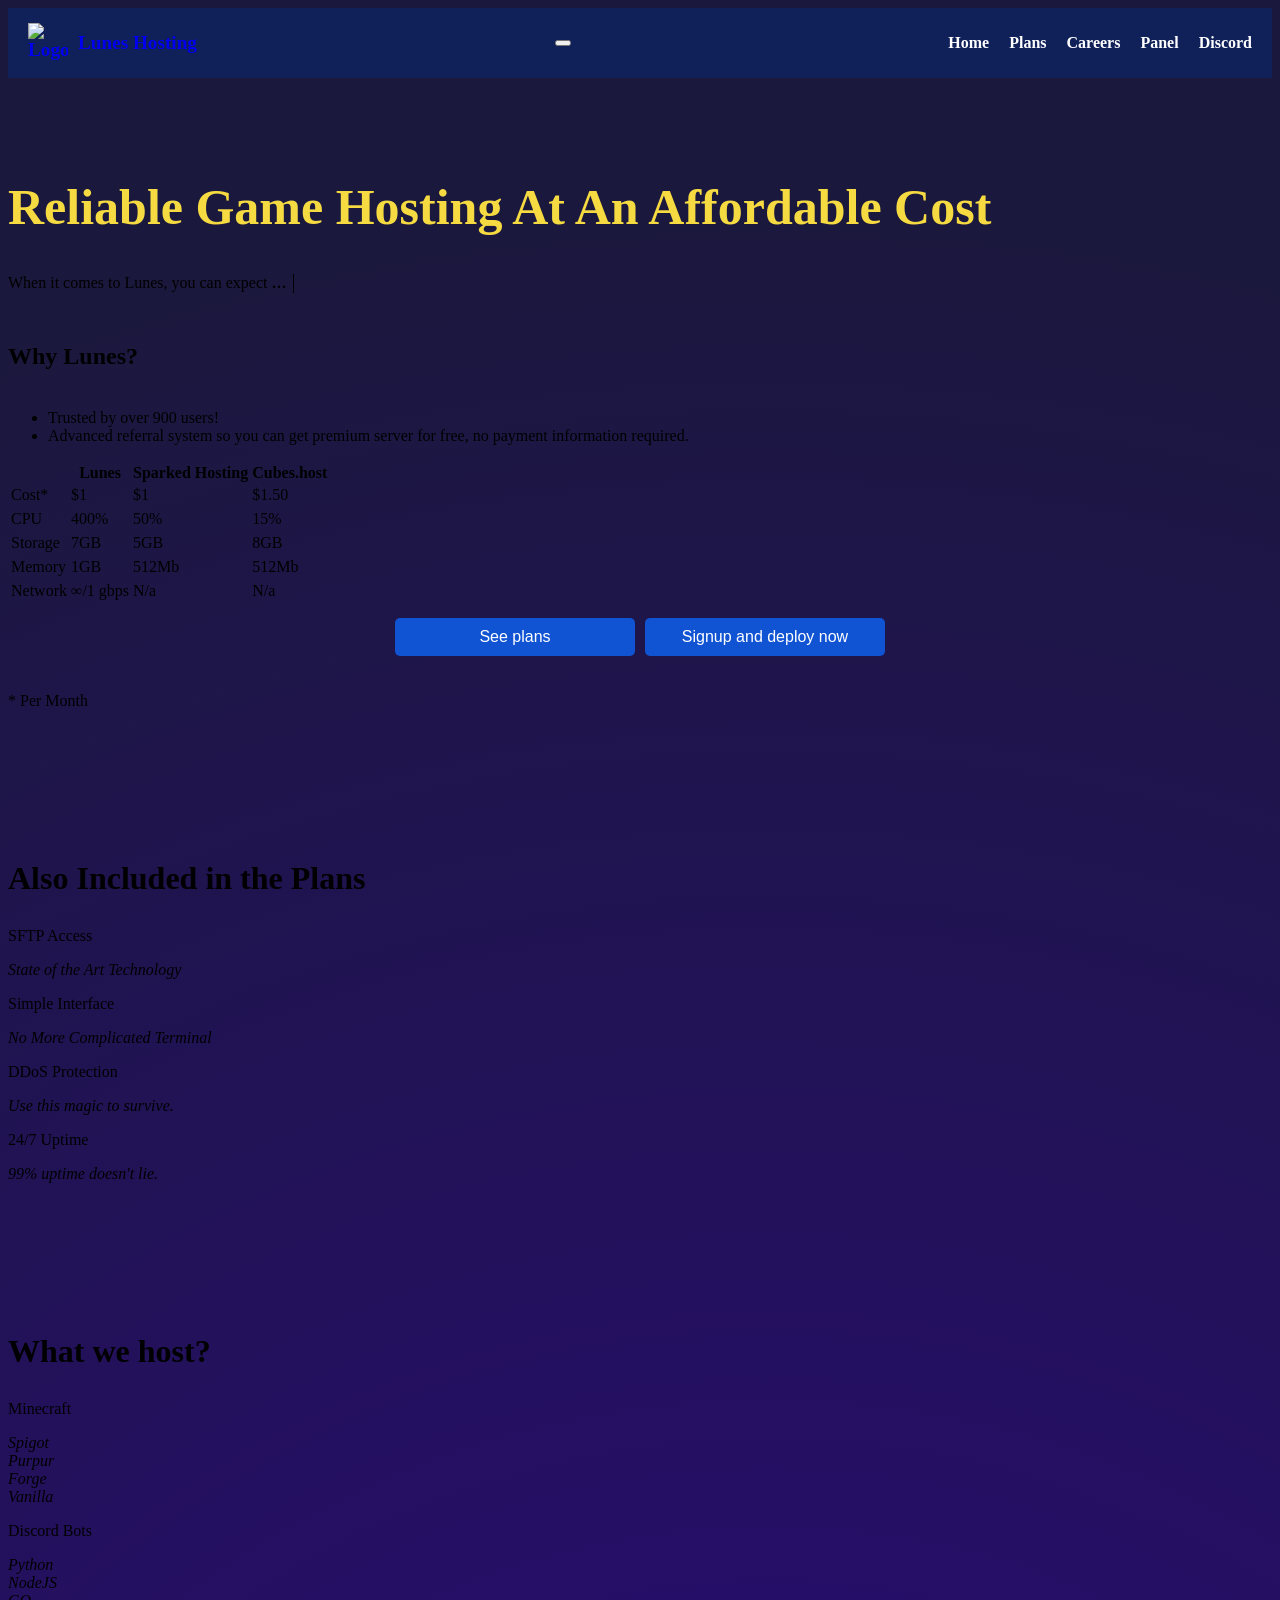
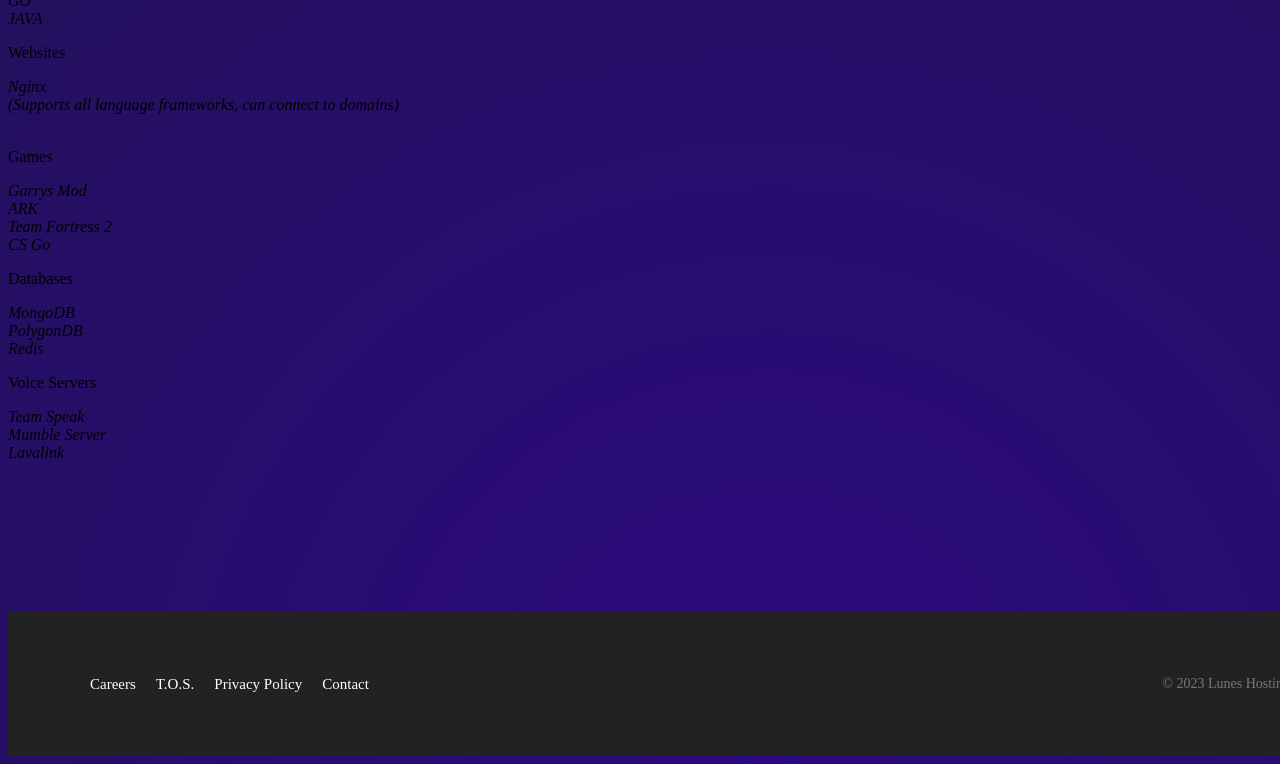
==== index.html @ 2f48ac41 "Merge fa1735124ebcd2349d09a832c7a0daf311146ec5 into 987d7b295832514adb8bae0fbd6915288fed29e2" ====
<!DOCTYPE html>
<html lang="en">
  <head>
    <script>
      !function (w, d, t) {
        w.TiktokAnalyticsObject = t; var ttq = w[t] = w[t] || []; ttq.methods = ["page", "track", "identify", "instances", "debug", "on", "off", "once", "ready", "alias", "group", "enableCookie", "disableCookie"], ttq.setAndDefer = function (t, e) { t[e] = function () { t.push([e].concat(Array.prototype.slice.call(arguments, 0))) } }; for (var i = 0; i < ttq.methods.length; i++)ttq.setAndDefer(ttq, ttq.methods[i]); ttq.instance = function (t) { for (var e = ttq._i[t] || [], n = 0; n < ttq.methods.length; n++)ttq.setAndDefer(e, ttq.methods[n]); return e }, ttq.load = function (e, n) { var i = "https://analytics.tiktok.com/i18n/pixel/events.js"; ttq._i = ttq._i || {}, ttq._i[e] = [], ttq._i[e]._u = i, ttq._t = ttq._t || {}, ttq._t[e] = +new Date, ttq._o = ttq._o || {}, ttq._o[e] = n || {}; var o = document.createElement("script"); o.type = "text/javascript", o.async = !0, o.src = i + "?sdkid=" + e + "&lib=" + t; var a = document.getElementsByTagName("script")[0]; a.parentNode.insertBefore(o, a) };

        ttq.load('CHLCNERC77U0O25EHLAG');
        ttq.page();
      }(window, document, 'ttq');
    </script>
      <!-- Google tag (gtag.js) -->
      <!-- <script async src="https://www.googletagmanager.com/gtag/js?id=G-R675TNNF8N">
    </script> -->
    <script>
      window.dataLayer = window.dataLayer || [];
      function gtag() { dataLayer.push(arguments); }
      gtag('js', new Date());

      gtag('config', 'G-R675TNNF8N');
    </script>
    <meta charset="utf-8">
    <meta name="viewport" content="width=device-width, initial-scale=1.0, shrink-to-fit=no">
    <meta name="viewport" content="initial-scale=1, maximum-scale=1">
    <title>Lunes Hosting</title>
    <link rel="shortcut icon" href="assets/img/favicon-32x32.png" type="image/x-icon">
    <script src="https://code.jquery.com/jquery-3.6.0.min.js"></script>
    <script src="javascript/menu-mobile.js"></script>
    <link rel="stylesheet" href="css/styles.css">
    <link rel="stylesheet" href="css/config.css">
    <link rel="stylesheet" href="css/plans.css">
    <link rel="stylesheet" href="css/mobile-menu.css">
    <link rel="stylesheet" href="assets/bootstrap/css/bootstrap.min.css">
    <link rel="stylesheet" href="assets/fonts/fontawesome-all.min.css">
    <link rel="stylesheet" href="assets/fonts/font-awesome.min.css">
    <link rel="stylesheet" href="assets/fonts/fontawesome5-overrides.min.css">
    <link rel="stylesheet" href="https://cdnjs.cloudflare.com/ajax/libs/animate.css/3.5.2/animate.min.css">
    <link rel="stylesheet" href="https://cdnjs.cloudflare.com/ajax/libs/aos/2.3.4/aos.css">
    <meta property="og:title" content="Lunes Hosting" />
    <meta property="og:image" content="https://lunes.host/assets/img/apple-touch-icon.png" />
    <meta property="og:image:alt" content="Lunes Hosting">
    <meta property="og:url" content="https://lunes.host/" />
    <meta property="og:site_name" content="Lunes Hosting" />
    <meta property="og:description" content="Welcome to Lunes Hosting. We are a hosting company that offer quality game hosting at a reliable cost." />
    <meta name="msapplication-TileColor" content="#009afc">
    <meta name="theme-color" content="#009afc">
  </head>

  <body style="background-repeat: no-repeat;">
    <nav>
      <div class="nav-container">
        <a href="index.html" class="logo-link"><img src="assets/img/clipboard-image.png" width="40" height="40" alt="Logo">Lunes Hosting</a>
        <button class="nav-toggle" aria-label="Menu"><span class="hamburger"></span></button>
        <div class="nav-links-container">
          <ul class="nav-links">
            <li>
              <a href="index.html">Home</a>
            </li>
            <li>
              <a href="plans.html">Plans</a>
            </li>
            <li>
              <a href="careers.html">Careers</a>
            </li>
            <li>
              <a href="https://betadash.lunes.host">Panel</a>
            </li>
            <li>
              <a class="discord-button" href="https://discord.gg/qqKdeNEnV4">Discord</a>
            </li>
          </ul>
        </div>
      </div>
    </nav>

    <div class="container">
      <div class="section-content">
        <div class="content">
          <h1 class="title animated flash">Reliable Game Hosting At An Affordable Cost</h1>
          <p class="subtitle animated flash">When it comes to Lunes, you can expect <span class="txt-anim" is="type-async" id="type-text">...</span><span class="bkg-cursor"> |</span></p>
        </div>
      </div>
      <div class="container why-lunes-section" data-aos="fade-up">
        <h2>Why Lunes?</h2>
          <ul>
            <li>Trusted by over 900 users!</li>
            <li>Advanced referral system so you can get premium server for free, no payment information required.</li>
          </ul>
        <div class="table-responsive">
          <table class="table">
            <thead>
              <tr>
                <th></th>
                <th>Lunes</th>
                <th>Sparked Hosting</th>
                <th>Cubes.host</th>
              </tr>
            </thead>
            <tbody>
              <tr>
                <td>Cost*</td>
                <td>$1</td>
                <td>$1</td>
                <td>$1.50</td>
              </tr>
              <tr></tr>
              <tr>
                <td>CPU</td>
                <td>400%</td>
                <td>50%</td>
                <td>15%</td>
              </tr>
              <tr></tr>
              <tr>
                <td>Storage</td>
                <td>7GB</td>
                <td>5GB</td>
                <td>8GB</td>
              </tr>
              <tr></tr>
              <tr>
                <td>Memory</td>
                <td>1GB</td>
                <td>512Mb</td>
                <td>512Mb</td>
              </tr>
              <tr></tr>
              <tr>
                <td>Network</td>
                <td>∞/1 gbps</td>
                <td>N/a</td>
                <td>N/a</td>
              </tr>
            </tbody>
          </table>
          <div class="btn-table">
            <button onclick="window.location.href='https://lunes.host/plans';">See plans</button>
            <button id="signupButton" onclick="window.location.href='https://betadash.lunes.host/';">
              <span class="desktop-text">Signup and deploy now</span>
              <span class="mobile-text">Signup and deploy</span>
            </button>
          </div>
          <div class="per-month">
            <p>* Per Month</p>
          </div>
        </div>
      </div>
    </div>

    <h1 class="sub-title">Also Included in the Plans</h1>
    <div class="container">
      <div class="row">
        <div class="col-sm-6 col-md-4 col-xxl-4">
          <div class="border rounded border-0">
            <p class="title-box">SFTP Access</p>
            <p class="features"><em>State of the Art Technology</em></p>
          </div>
        </div>
        <div class="col-sm-6 col-md-4 col-xxl-4">
          <div class="border rounded border-0">
            <p class="title-box">Simple Interface</p>
            <p class="features"><em>No More Complicated Terminal</em></p>
          </div>
        </div>
      </div>
      <div class="row">
        <div class="col-sm-6 col-md-4 col-xxl-4">
          <div class="border rounded border-0">
            <p class="title-box">DDoS Protection</p>
            <p class="features"><em>Use this magic to survive.</em></p>
          </div>
        </div>
        <div class="col-sm-6 col-md-4 col-xxl-4">
          <div class="border rounded border-0">
            <p class="title-box">24/7 Uptime</p>
            <p class="features"><em>99% uptime doesn't lie.</em></p>
          </div>
        </div>
      </div>
    </div>

    <h1 class="sub-title">What we host?</h1>
    <div class="container">
      <div class="row">
        <div class="col-sm-6 col-md-4 col-xxl-4">
          <div class="border rounded border-0">
            <p class="title-box">Minecraft</p>
            <p class="features">
              <em>Spigot</em><br>
              <em>Purpur</em><br>
              <em>Forge</em><br>
              <em>Vanilla</em><br>
            </p>
          </div>
        </div>
        <div class="col-sm-6 col-md-4 col-xxl-4">
          <div class="border rounded border-0">
            <p class="title-box">Discord Bots</p>
            <p class="features">
              <em>Python</em><br>
              <em>NodeJS</em><br>
              <em>GO</em><br>
              <em>JAVA</em><br>
            </p>
          </div>
        </div>
      </div>
      <div class="row">
        <div class="col-sm-6 col-md-4 col-xxl-4">
          <div class="border rounded border-0">
            <p class="title-box">Websites</p>
            <p class="features">
              <em>Nginx</em><br>
              <em>(Supports all language frameworks, can connect to domains)</em><br>
              <em></em><br>
            </p>
          </div>
        </div>
        <div class="col-sm-6 col-md-4 col-xxl-4">
          <div class="border rounded border-0">
            <p class="title-box">Games</p>
            <p class="features">
              <em>Garrys Mod</em><br>
              <em>ARK</em><br>
              <em>Team Fortress 2</em><br>
              <em>CS Go</em><br>
            </p>
          </div>
        </div>
      </div>
      <div class="row">
        <div class="col-sm-6 col-md-4 col-xxl-4">
          <div class="border rounded border-0">
            <p class="title-box">Databases</p>
            <p class="features">
              <em>MongoDB</em><br>
              <em>PolygonDB</em><br>
              <em>Redis</em><br>
            </p>
          </div>
        </div>
        <div class="col-sm-6 col-md-4 col-xxl-4">
          <div class="border rounded border-0">
            <p class="title-box">Voice Servers</p>
            <p class="features">
              <em>Team Speak</em><br>
              <em>Mumble Server</em><br>
              <em>Lavalink</em><br>
            </p>
          </div>
        </div>
      </div>
    </div>

    <footer>
      <div class="footer-container">
        <ul class="footer-links">
          <li><a href="careers.html">Careers</a></li>
          <li><a href="tos.html">T.O.S.</a></li>
          <li><a href="privacy-policy.html">Privacy Policy</a></li>
          <li><a href="mailto:owner@lunes.host">Contact</a></li>
        </ul>
        <p class="text-muted">© 2023 Lunes Hosting</p>
      </div>
    </footer>

    <script src="https://code.jquery.com/jquery-3.6.0.min.js"></script>
    <script src="assets/bootstrap/js/bootstrap.min.js"></script>
    <script src="assets/js/bs-init.js"></script>
    <script src="https://cdnjs.cloudflare.com/ajax/libs/aos/2.3.4/aos.js"></script>
    <script src="https://cdnjs.cloudflare.com/ajax/libs/slick-carousel/1.6.0/slick.js"></script>
    <script async src="https://pagead2.googlesyndication.com/pagead/js/adsbygoogle.js?client=ca-pub-6122367965027230" crossorigin="anonymous"></script>
    <script src="javascript/effect.js"></script>
    <script src="javascript/mobile.js"></script>
  </body>
</html>
---- css/styles.css ----
/*
  *
  *
  * CSS for the page Index.html.
  * U can change this page as u wish. Do not change the @media which manages the mobile version, if u are not very 
  * good in Responsive, contact the developer.
  *
  *
  */



  /* Scrollbar width */
  ::-webkit-scrollbar {
    width: 10px;
  }

  /* Scrollbar background color */
  ::-webkit-scrollbar-track {
    background-color: #2d3791;
  }

  /* Scroll bar handle color */
  ::-webkit-scrollbar-thumb {
    background-color: #3949da;
    border-radius: 5px;
  }

  /* Hover effect on scroll bar handle */
  ::-webkit-scrollbar-thumb:hover {
    background-color: #555;
  }

  body {
    background: radial-gradient(circle, rgb(44, 9, 127) 0%, rgb(27, 24, 61) 87%);
    animation: gradient 15s ease infinite;
    background-size: 120% 200%;
  }

  @keyframes gradient {
    0% {
      background-position: 0% 50%;
    }
    50% {
      background-position: 100% 50%;
    }
    100% {
      background-position: 0% 50%;
    }
  }

  nav {
    background-color: rgba(0, 49, 134, 0.4);
    color: #fff;
    display: flex;
    justify-content: space-between;
    align-items: center;
    height: 70px;
    padding: 0 20px;
  }

  .nav-container {
    display: flex;
    align-items: center;
    justify-content: space-between;
    width: 100%;
  }

  .logo-link {
    display: flex;
    align-items: center;
    text-decoration: none;
    font-size: 1.2rem;
    font-weight: bold;
  }

  .logo-link img {
    margin-right: 10px;
  }

  .nav-links-container {
    display: none;
  }

  .nav-links-container.show {
    display: block;
  }

  .nav-links {
    list-style: none;
    margin: 0;
    padding: 0;
    display: flex;
  }

  .nav-links li {
    margin-left: 20px;
  }

  .nav-links a {
    color: #fff;
    text-decoration: none;
    font-size: 1rem;
    font-weight: bold;
  }

  .nav-links a:hover {
    color: #85b6ff !important;
    position: relative;
  }

  .nav-links a:hover::before {
    content: "";
    position: absolute;
    width: 100%;
    height: 3px;
    bottom: -3px;
    left: 0;
    background-color: #ffffff !important;
    animation: slide-in 0.2s ease-in-out forwards;
  }

  .discord-button {
    color: #ffffff !important;
  }

  @keyframes slide-in {
    0% {
      transform: scaleX(0);
    }
    100% {
      transform: scaleX(1);
    }
  }

  @media (min-width: 768px) {
    .nav-links-container {
      display: block;
    }
  }
  

  /*
  *
  *
  * CONTAINER PAGE
  * U can change this page as u wish. Do not change the @media which manages the mobile version, if u are not very 
  * good in Responsive, contact the developer.
  *
  *
  */


  .container {
    margin-top: 30px;
    margin-bottom: 150px;
  }

  .section-content {
    margin-top: 100px;
  }

  .section-content h1 {
    font-size: 50px;
  }

  .txt-anim {
    font-size: 20px;
  }

  .bkg-cursor {
    font-size: 20px;
    animation: blink 1s infinite;
  }

  @keyframes blink {
    50% {
      opacity: 0;
    }
  }

  .content h1 {
    color: #f5da42;
  }

  @media screen and (max-width: 768px) {
    .section-content h1 {
      font-size: 35px;
    }

    .txt-anim {
      font-size: 14px;
    }

    .section-content p {
      font-size: 11px;
    }
  }

  .why-lunes-section h2 {
    padding: 20px 0px 20px 0px;
  }

  .btn-table {
    display: flex;
    align-items: center;
    justify-content: center;
  }

  .btn-table button {
    background-color: rgb(16, 84, 211);
    color: white;
    width: 15rem;
    border: none;
    padding: 10px 20px;
    font-size: 16px;
    border-radius: 5px;
    cursor: pointer;
    margin-right: 10px;
    margin-top: 15px;
    margin-bottom: 20px;
    transition: all 0.2s ease-in-out;
  }

  @media screen and (max-width: 768px) {
    .desktop-text {
      display: none;
    }
  
    .mobile-text {
      display: inline-block;
    }
  }

  .btn-table button:last-child {
    margin-right: 0;
  }

  .btn-table button:hover {
    transform: translateY(-3px);
    box-shadow: 0px 3px 10px rgba(0, 0, 0, 0.2);
  }

  .btn-table button:active {
    transform: translateY(0px);
    box-shadow: none;
  }


  /*
  *
  *
  * FOOTER PAGE
  *
  *
  */


  footer {
    background-color: #222;
    position: relative;
    left: 0; 
    bottom: 0;
    width: 100%!important;
    width: 100% ;
    padding: 50px;
    font-size: 14px;
  }
  
  .footer-container {
    max-width: 1200px;
    margin: 0 auto;
    display: flex;
    justify-content: space-between;
    align-items: center;
  }
  
  .footer-links {
    list-style: none;
    padding: 0;
    margin: 0;
    display: flex;
  }

  .footer-links a:hover {
    color: #b8b8b8;
  }
  
  .footer-links li {
    margin-right: 20px;
  }

  .footer-links li a {
    color: white;
    text-decoration: none;
    font-size: 15px;
  }
  
  .footer-links li:last-child {
    margin-right: 0;
  }
  
  .text-muted {
    color: #777;
  }
  
  @media screen and (max-width: 768px) {
    .footer-container {
      flex-direction: column;
      align-items: flex-start;
    }
    
    .footer-links {
      margin-top: 20px;
    }
    
    .footer-links li {
      margin-right: 0;
      margin-bottom: 10px;
      margin-left: 10px;
    }
    
    .text-muted {
      margin-top: 20px;
      margin-left: 10px;
    }

    table {
      font-size: 12px;
    }

    .why-lunes-section li {
      font-size: 13px;
    }

    .btn-table button {
      font-size: 12px;
    }

    .per-month p {
      font-size: 12px;
    }

    .footer-links li a {
      font-size: 13px;
    }

    .text-muted {
      font-size: 13px;
    }
  }
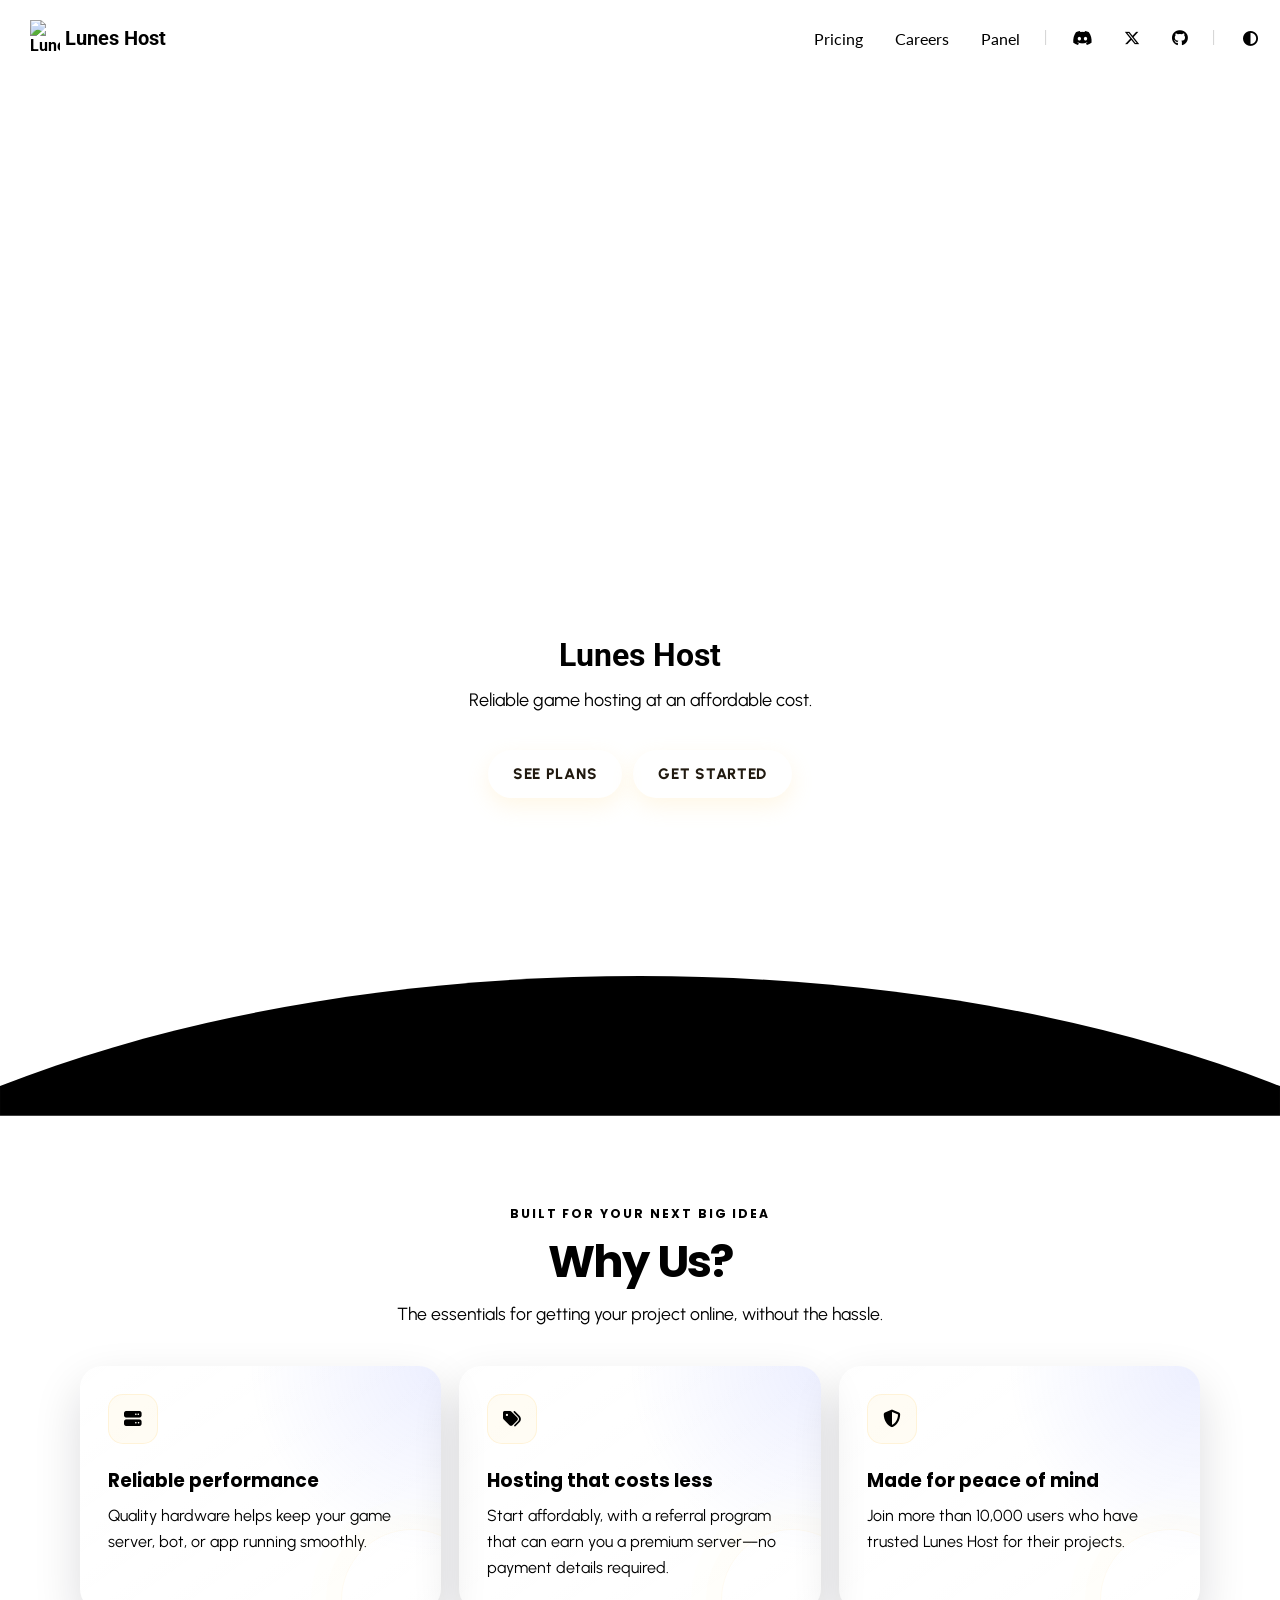
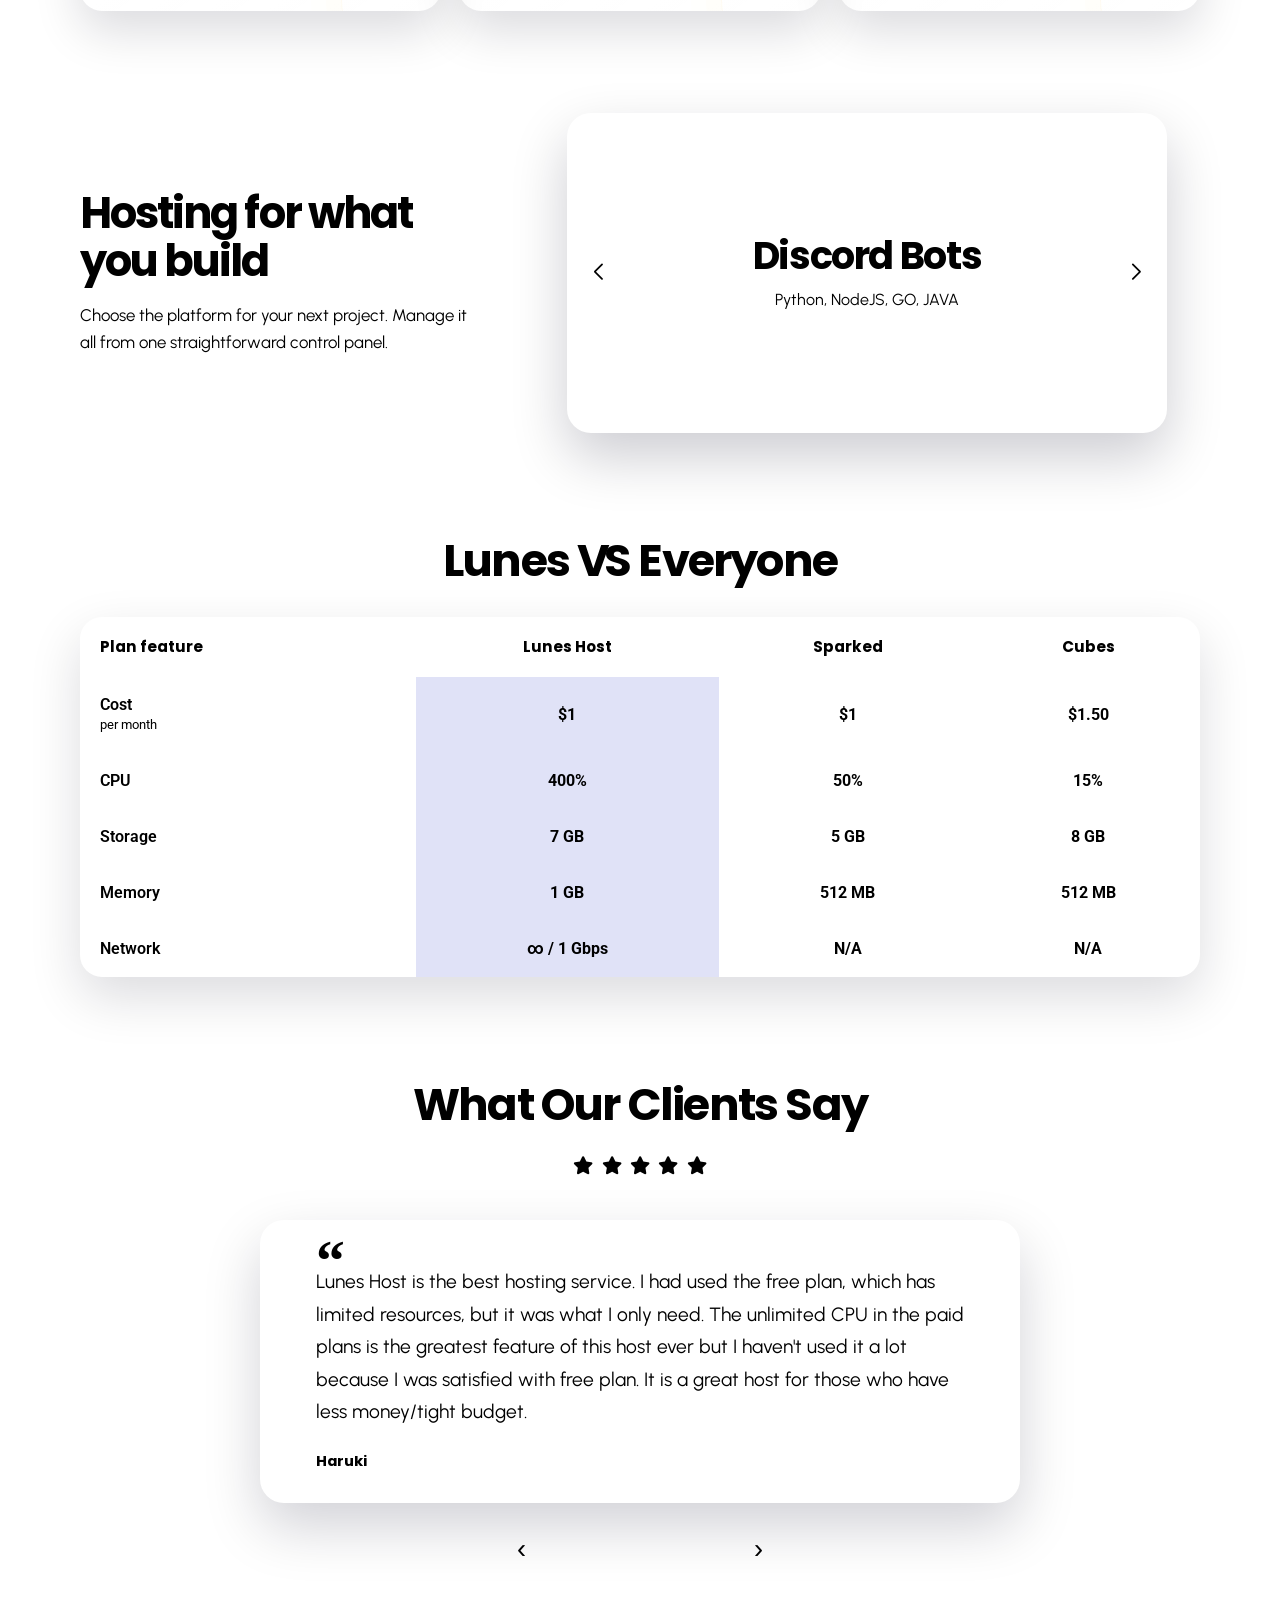
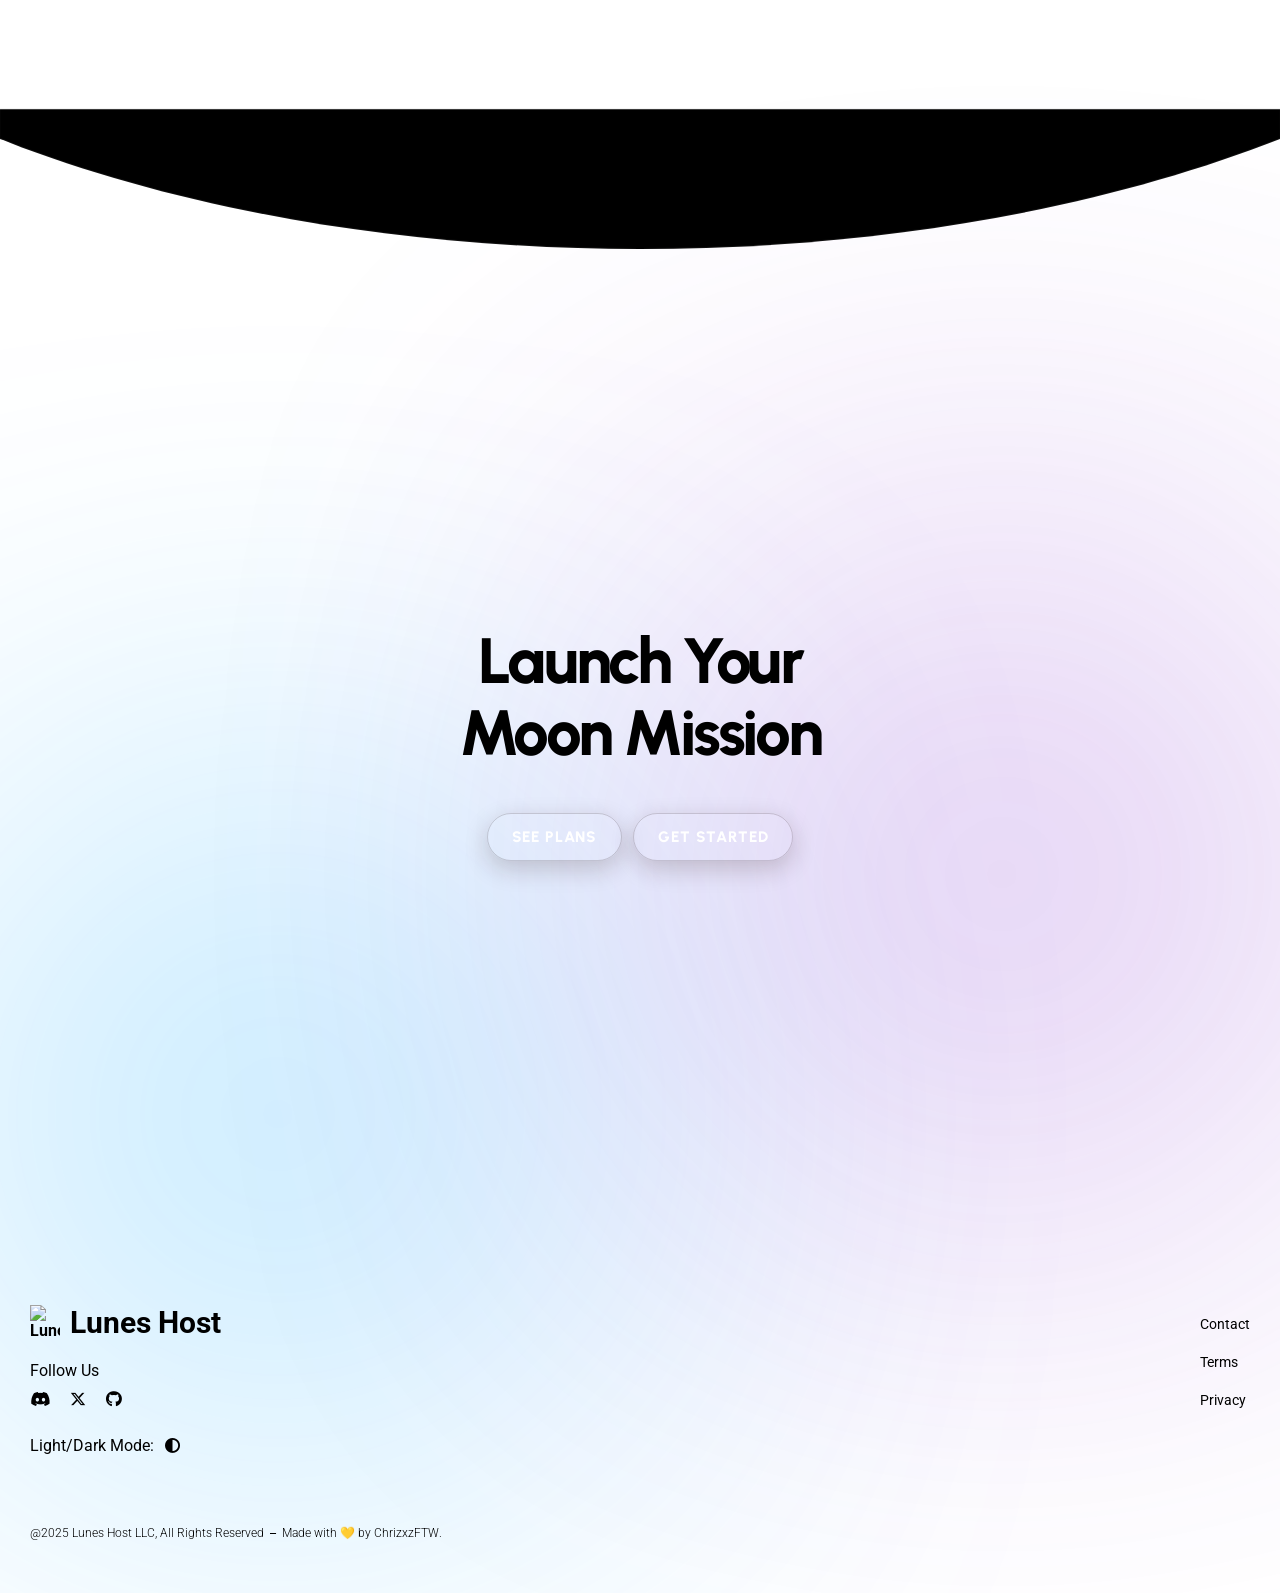
==== commit 6e5bf234: "Mad Re-design of front page" ====
--- a/index.html
+++ b/index.html
@@ -1,276 +1,561 @@
-<!DOCTYPE html>
-<html lang="en">
-  <head>
-    <script>
-      !function (w, d, t) {
-        w.TiktokAnalyticsObject = t; var ttq = w[t] = w[t] || []; ttq.methods = ["page", "track", "identify", "instances", "debug", "on", "off", "once", "ready", "alias", "group", "enableCookie", "disableCookie"], ttq.setAndDefer = function (t, e) { t[e] = function () { t.push([e].concat(Array.prototype.slice.call(arguments, 0))) } }; for (var i = 0; i < ttq.methods.length; i++)ttq.setAndDefer(ttq, ttq.methods[i]); ttq.instance = function (t) { for (var e = ttq._i[t] || [], n = 0; n < ttq.methods.length; n++)ttq.setAndDefer(e, ttq.methods[n]); return e }, ttq.load = function (e, n) { var i = "https://analytics.tiktok.com/i18n/pixel/events.js"; ttq._i = ttq._i || {}, ttq._i[e] = [], ttq._i[e]._u = i, ttq._t = ttq._t || {}, ttq._t[e] = +new Date, ttq._o = ttq._o || {}, ttq._o[e] = n || {}; var o = document.createElement("script"); o.type = "text/javascript", o.async = !0, o.src = i + "?sdkid=" + e + "&lib=" + t; var a = document.getElementsByTagName("script")[0]; a.parentNode.insertBefore(o, a) };
-
-        ttq.load('CHLCNERC77U0O25EHLAG');
-        ttq.page();
-      }(window, document, 'ttq');
-    </script>
-      <!-- Google tag (gtag.js) -->
-      <!-- <script async src="https://www.googletagmanager.com/gtag/js?id=G-R675TNNF8N">
-    </script> -->
-    <script>
-      window.dataLayer = window.dataLayer || [];
-      function gtag() { dataLayer.push(arguments); }
-      gtag('js', new Date());
-
-      gtag('config', 'G-R675TNNF8N');
-    </script>
-    <meta charset="utf-8">
-    <meta name="viewport" content="width=device-width, initial-scale=1.0, shrink-to-fit=no">
-    <meta name="viewport" content="initial-scale=1, maximum-scale=1">
-    <title>Lunes Hosting</title>
-    <link rel="shortcut icon" href="assets/img/favicon-32x32.png" type="image/x-icon">
-    <script src="https://code.jquery.com/jquery-3.6.0.min.js"></script>
-    <script src="javascript/menu-mobile.js"></script>
-    <link rel="stylesheet" href="css/styles.css">
-    <link rel="stylesheet" href="css/config.css">
-    <link rel="stylesheet" href="css/plans.css">
-    <link rel="stylesheet" href="css/mobile-menu.css">
-    <link rel="stylesheet" href="assets/bootstrap/css/bootstrap.min.css">
-    <link rel="stylesheet" href="assets/fonts/fontawesome-all.min.css">
-    <link rel="stylesheet" href="assets/fonts/font-awesome.min.css">
-    <link rel="stylesheet" href="assets/fonts/fontawesome5-overrides.min.css">
-    <link rel="stylesheet" href="https://cdnjs.cloudflare.com/ajax/libs/animate.css/3.5.2/animate.min.css">
-    <link rel="stylesheet" href="https://cdnjs.cloudflare.com/ajax/libs/aos/2.3.4/aos.css">
-    <meta property="og:title" content="Lunes Hosting" />
-    <meta property="og:image" content="https://lunes.host/assets/img/apple-touch-icon.png" />
-    <meta property="og:image:alt" content="Lunes Hosting">
-    <meta property="og:url" content="https://lunes.host/" />
-    <meta property="og:site_name" content="Lunes Hosting" />
-    <meta property="og:description" content="Welcome to Lunes Hosting. We are a hosting company that offer quality game hosting at a reliable cost." />
-    <meta name="msapplication-TileColor" content="#009afc">
-    <meta name="theme-color" content="#009afc">
-  </head>
-
-  <body style="background-repeat: no-repeat;">
-    <nav>
-      <div class="nav-container">
-        <a href="index.html" class="logo-link"><img src="assets/img/clipboard-image.png" width="40" height="40" alt="Logo">Lunes Hosting</a>
-        <button class="nav-toggle" aria-label="Menu"><span class="hamburger"></span></button>
-        <div class="nav-links-container">
-          <ul class="nav-links">
-            <li>
-              <a href="index.html">Home</a>
-            </li>
-            <li>
-              <a href="plans.html">Plans</a>
-            </li>
-            <li>
-              <a href="careers.html">Careers</a>
-            </li>
-            <li>
-              <a href="https://betadash.lunes.host">Panel</a>
-            </li>
-            <li>
-              <a class="discord-button" href="https://discord.gg/qqKdeNEnV4">Discord</a>
-            </li>
-          </ul>
-        </div>
-      </div>
-    </nav>
-
-    <div class="container">
-      <div class="section-content">
-        <div class="content">
-          <h1 class="title animated flash">Reliable Game Hosting At An Affordable Cost</h1>
-          <p class="subtitle animated flash">When it comes to Lunes, you can expect <span class="txt-anim" is="type-async" id="type-text">...</span><span class="bkg-cursor"> |</span></p>
-        </div>
-      </div>
-      <div class="container why-lunes-section" data-aos="fade-up">
-        <h2>Why Lunes?</h2>
-          <ul>
-            <li>Trusted by over 900 users!</li>
-            <li>Advanced referral system so you can get premium server for free, no payment information required.</li>
-          </ul>
-        <div class="table-responsive">
-          <table class="table">
-            <thead>
-              <tr>
-                <th></th>
-                <th>Lunes</th>
-                <th>Sparked Hosting</th>
-                <th>Cubes.host</th>
-              </tr>
-            </thead>
-            <tbody>
-              <tr>
-                <td>Cost*</td>
-                <td>$1</td>
-                <td>$1</td>
-                <td>$1.50</td>
-              </tr>
-              <tr></tr>
-              <tr>
-                <td>CPU</td>
-                <td>400%</td>
-                <td>50%</td>
-                <td>15%</td>
-              </tr>
-              <tr></tr>
-              <tr>
-                <td>Storage</td>
-                <td>7GB</td>
-                <td>5GB</td>
-                <td>8GB</td>
-              </tr>
-              <tr></tr>
-              <tr>
-                <td>Memory</td>
-                <td>1GB</td>
-                <td>512Mb</td>
-                <td>512Mb</td>
-              </tr>
-              <tr></tr>
-              <tr>
-                <td>Network</td>
-                <td>∞/1 gbps</td>
-                <td>N/a</td>
-                <td>N/a</td>
-              </tr>
-            </tbody>
-          </table>
-          <div class="btn-table">
-            <button onclick="window.location.href='https://lunes.host/plans';">See plans</button>
-            <button id="signupButton" onclick="window.location.href='https://betadash.lunes.host/';">
-              <span class="desktop-text">Signup and deploy now</span>
-              <span class="mobile-text">Signup and deploy</span>
-            </button>
-          </div>
-          <div class="per-month">
-            <p>* Per Month</p>
-          </div>
-        </div>
-      </div>
-    </div>
-
-    <h1 class="sub-title">Also Included in the Plans</h1>
-    <div class="container">
-      <div class="row">
-        <div class="col-sm-6 col-md-4 col-xxl-4">
-          <div class="border rounded border-0">
-            <p class="title-box">SFTP Access</p>
-            <p class="features"><em>State of the Art Technology</em></p>
-          </div>
-        </div>
-        <div class="col-sm-6 col-md-4 col-xxl-4">
-          <div class="border rounded border-0">
-            <p class="title-box">Simple Interface</p>
-            <p class="features"><em>No More Complicated Terminal</em></p>
-          </div>
-        </div>
-      </div>
-      <div class="row">
-        <div class="col-sm-6 col-md-4 col-xxl-4">
-          <div class="border rounded border-0">
-            <p class="title-box">DDoS Protection</p>
-            <p class="features"><em>Use this magic to survive.</em></p>
-          </div>
-        </div>
-        <div class="col-sm-6 col-md-4 col-xxl-4">
-          <div class="border rounded border-0">
-            <p class="title-box">24/7 Uptime</p>
-            <p class="features"><em>99% uptime doesn't lie.</em></p>
-          </div>
-        </div>
-      </div>
-    </div>
-
-    <h1 class="sub-title">What we host?</h1>
-    <div class="container">
-      <div class="row">
-        <div class="col-sm-6 col-md-4 col-xxl-4">
-          <div class="border rounded border-0">
-            <p class="title-box">Minecraft</p>
-            <p class="features">
-              <em>Spigot</em><br>
-              <em>Purpur</em><br>
-              <em>Forge</em><br>
-              <em>Vanilla</em><br>
-            </p>
-          </div>
-        </div>
-        <div class="col-sm-6 col-md-4 col-xxl-4">
-          <div class="border rounded border-0">
-            <p class="title-box">Discord Bots</p>
-            <p class="features">
-              <em>Python</em><br>
-              <em>NodeJS</em><br>
-              <em>GO</em><br>
-              <em>JAVA</em><br>
-            </p>
-          </div>
-        </div>
-      </div>
-      <div class="row">
-        <div class="col-sm-6 col-md-4 col-xxl-4">
-          <div class="border rounded border-0">
-            <p class="title-box">Websites</p>
-            <p class="features">
-              <em>Nginx</em><br>
-              <em>(Supports all language frameworks, can connect to domains)</em><br>
-              <em></em><br>
-            </p>
-          </div>
-        </div>
-        <div class="col-sm-6 col-md-4 col-xxl-4">
-          <div class="border rounded border-0">
-            <p class="title-box">Games</p>
-            <p class="features">
-              <em>Garrys Mod</em><br>
-              <em>ARK</em><br>
-              <em>Team Fortress 2</em><br>
-              <em>CS Go</em><br>
-            </p>
-          </div>
-        </div>
-      </div>
-      <div class="row">
-        <div class="col-sm-6 col-md-4 col-xxl-4">
-          <div class="border rounded border-0">
-            <p class="title-box">Databases</p>
-            <p class="features">
-              <em>MongoDB</em><br>
-              <em>PolygonDB</em><br>
-              <em>Redis</em><br>
-            </p>
-          </div>
-        </div>
-        <div class="col-sm-6 col-md-4 col-xxl-4">
-          <div class="border rounded border-0">
-            <p class="title-box">Voice Servers</p>
-            <p class="features">
-              <em>Team Speak</em><br>
-              <em>Mumble Server</em><br>
-              <em>Lavalink</em><br>
-            </p>
-          </div>
-        </div>
-      </div>
-    </div>
-
-    <footer>
-      <div class="footer-container">
-        <ul class="footer-links">
-          <li><a href="careers.html">Careers</a></li>
-          <li><a href="tos.html">T.O.S.</a></li>
-          <li><a href="privacy-policy.html">Privacy Policy</a></li>
-          <li><a href="mailto:owner@lunes.host">Contact</a></li>
-        </ul>
-        <p class="text-muted">© 2023 Lunes Hosting</p>
-      </div>
-    </footer>
-
-    <script src="https://code.jquery.com/jquery-3.6.0.min.js"></script>
-    <script src="assets/bootstrap/js/bootstrap.min.js"></script>
-    <script src="assets/js/bs-init.js"></script>
-    <script src="https://cdnjs.cloudflare.com/ajax/libs/aos/2.3.4/aos.js"></script>
-    <script src="https://cdnjs.cloudflare.com/ajax/libs/slick-carousel/1.6.0/slick.js"></script>
-    <script async src="https://pagead2.googlesyndication.com/pagead/js/adsbygoogle.js?client=ca-pub-6122367965027230" crossorigin="anonymous"></script>
-    <script src="javascript/effect.js"></script>
-    <script src="javascript/mobile.js"></script>
-  </body>
-</html>+<!-- HOME -->
+
+<!DOCTYPE html>
+<html lang="en">
+
+<head>
+    <!--CSS/Scripts-->
+    <link rel="stylesheet" href="./css/index.css">
+    <link rel="stylesheet" href="./style.css">
+    <link rel="stylesheet" href="./css/navbar.css">
+    <link rel="stylesheet" href="./css/footer.css">
+    <link rel="stylesheet" href="./css/backtotop.css">
+    <link rel="stylesheet" href="./css/colors.css">
+    <link href="https://file.myfontastic.com/5Rye3JbqszJpTmQUpnavVP/icons.css" rel="stylesheet"/>
+    <!-- <link rel="stylesheet" href="https://use.fontawesome.com/releases/v5.15.2/css/all.css"/> -->
+    <link href="https://cdn.jsdelivr.net/gh/eliyantosarage/font-awesome-pro@main/fontawesome-pro-6.5.2-web/css/all.min.css" rel="stylesheet">
+    <link rel="stylesheet" href="https://cdnjs.cloudflare.com/ajax/libs/font-awesome/6.4.2/css/all.min.css"/>
+    <link rel="stylesheet" href="https://cdn.jsdelivr.net/npm/swiper@11/swiper-bundle.min.css"/>
+    <script src="https://cdn.jsdelivr.net/npm/swiper@11/swiper-bundle.min.js" defer></script>
+    <script src="https://ajax.googleapis.com/ajax/libs/jquery/3.6.4/jquery.min.js" defer></script>
+    <script src="https://cdnjs.cloudflare.com/ajax/libs/parallax/3.1.0/parallax.min.js" defer></script>
+    <script src="./script.js" defer></script>
+    <script src="./js/home.js" defer></script>
+    <!--CSS/Scripts-->
+    
+    <!---Fonts: Roboto, Lato, Urbanist, Poppins-->
+    <link rel="preconnect" href="https://fonts.googleapis.com">
+    <link rel="preconnect" href="https://fonts.gstatic.com" crossorigin>
+    <link rel="preconnect" href="https://cdn.jsdelivr.net" crossorigin>
+    <link rel="preconnect" href="https://cdnjs.cloudflare.com" crossorigin>
+    <link rel="preconnect" href="https://ajax.googleapis.com" crossorigin>
+    <link
+        href="https://fonts.googleapis.com/css2?family=Roboto:ital,wght@0,100;0,300;0,400;0,500;0,700;0,900;1,100;1,300;1,400;1,500;1,700;1,900&display=swap" 
+        rel="stylesheet"/>
+    <link 
+        href="https://fonts.googleapis.com/css2?family=Lato:ital,wght@0,100;0,300;0,400;0,700;0,900;1,100;1,300;1,400;1,700;1,900&display=swap" 
+        rel="stylesheet">
+    <link 
+        href="https://fonts.googleapis.com/css2?family=Urbanist:ital,wght@0,100;0,200;0,300;0,400;0,500;0,600;0,700;0,800;0,900;1,100;1,200;1,300;1,400;1,500;1,600;1,700;1,800;1,900&display=swap" 
+        rel="stylesheet">
+    <link
+        href="https://fonts.googleapis.com/css2?family=Poppins:ital,wght@0,100;0,200;0,300;0,400;0,500;0,600;0,700;0,800;0,900;1,100;1,200;1,300;1,400;1,500;1,600;1,700;1,800;1,900&display=swap" 
+        rel="stylesheet">
+    <!---Fonts-->
+    
+    <!--Favicon-->
+    <link rel="shortcut icon" href="./assets/lunesLogo.png">
+    <!--Favicon-->
+
+    <!--Meta Data-->
+    <meta http-equiv="Content-Type" content="text/html; charset=utf-8">
+    <meta http-equiv="X-UA-Compatible" content="IE=edge">
+    <meta name="viewport" content="width=device-width, initial-scale=1">
+    <meta property="og:title" content="Lunes Host — Affordable, Reliable Hosting">
+    <meta property="og:type" content="website">
+    <meta property="og:site_name" content="Lunes Host">
+    <meta property="og:image" content="https://lunes.host/assets/lunesLogo.png">
+    <meta property="og:description" content="Affordable hosting for games, bots, and websites. Unmetered CPU (fair use), DDoS protection, and 24/7 uptime from $1/mo.">
+    <meta name="description" content="Affordable hosting for games, bots, and websites. Unmetered CPU (fair use), DDoS protection, and 24/7 uptime from $1/mo.">
+    <meta property="og:url" content="https://lunes.host/">
+    <meta name="theme-color" content="#fbcf59">
+    <meta property="og:image:width" content="627">
+    <meta property="og:image:height" content="627">
+    <meta name="keywords" content="hosting, bots, lunes">
+    <meta name="author" content="ChrizxzFTW">
+    <meta name="darkreader-lock">
+    <meta name="google-adsense-account" content="ca-pub-7684974889836472">
+    <link rel="canonical" href="https://lunes.host/"/>
+    <!-- Twitter/X -->
+    <meta name="twitter:card" content="summary_large_image">
+    <meta name="twitter:site" content="@LunesHost">
+    <meta name="twitter:title" content="Lunes Host — Affordable, Reliable Hosting">
+    <meta name="twitter:description" content="Affordable hosting for games, bots, and websites. Unmetered CPU (fair use), DDoS protection, and 24/7 uptime from $1/mo.">
+    <meta name="twitter:image" content="https://lunes.host/assets/lunesLogo.png">
+    <meta name="twitter:url" content="https://lunes.host/">
+    <!--Meta Data-->
+    
+    <!--Title-->
+    <title>Lunes Host — Affordable, Reliable Game & Bot Hosting</title>
+    <!--Title-->
+    <script async src="https://pagead2.googlesyndication.com/pagead/js/adsbygoogle.js?client=ca-pub-7684974889836472"
+     crossorigin="anonymous"></script>
+    
+    <!-- JSON-LD Schema -->
+    <script type="application/ld+json">
+    {
+      "@context": "https://schema.org",
+      "@type": "Organization",
+      "name": "Lunes Host",
+      "url": "https://lunes.host/",
+      "logo": "https://lunes.host/assets/lunesLogo.png",
+      "sameAs": [
+        "https://twitter.com/LunesHost",
+        "https://discord.gg/JXp9CHvpuz",
+        "https://github.com/Lunes-Hosting"
+      ]
+    }
+    </script>
+    <script type="application/ld+json">
+    {
+      "@context": "https://schema.org",
+      "@type": "WebSite",
+      "name": "Lunes Host",
+      "url": "https://lunes.host/"
+    }
+    </script>
+</head>
+
+
+<body>
+    <style>
+        body {
+            background-color: var(--bg);
+        }
+
+        .footer {
+            background-color: transparent;
+        }
+    </style>
+    
+    <div class="container">
+        
+        <div class="stars" style="background-image: url(./assets/lunesStars.svg);"></div>
+        <div class="sky"></div>
+        
+        <!--Navbar-->
+        <nav id="navbar">
+            <!--mobile view-->
+            <div class="dropdown">
+                <input id="dropcheck" class="dropcheck" type="checkbox"/>
+                <h1>
+                    <div class="dropbtnWrap">
+                        <div class="mobileLogo">
+                            <img class="lunesImg" src="./assets/lunesLogo.png" alt="Lunes"/>
+                            <a href="#" class="mobileLogoWrap">
+                                <span class="navTxt">Lunes Host</span>
+                            </a>
+                        </div>
+                        <label for="dropcheck" class="dropbtn2">
+                            <a class="dropbtn clickit">
+                                <div class="fries">
+                                    <div class="line"></div>
+                                    <div class="line line2"></div>
+                                    <div class="line"></div>
+                                </div>                              
+                            </a>
+                        </label>
+                    </div>
+                </h1>
+                <div class="dropdown-content">
+                    <a href="./pricing">Pricing</a>
+                    <a href="./careers">Careers</a>
+                    <a href="https://betadash.lunes.host">Panel</a>
+                    <a><button id="l-d">Light/Dark Mode &nbsp;<i class="fa-solid fa-circle-half-stroke"></i></button></a>
+                    <a class="icons" href="https://discord.gg/JXp9CHvpuz" rel="noopener noreferrer" target="_blank"><i class="fab fa-discord"></i></a>
+                    <a class="icons" href="https://twitter.com/LunesHost" rel="noopener noreferrer" target="_blank"><i class="fab fa-x-twitter"></i></a>
+                    <a class="icons" href="https://github.com/Lunes-Hosting" rel="noopener noreferrer" target="_blank"><i class="fab fa-github"></i></a>
+                </div>
+            </div>
+            <!--desktop view-->
+            <div class="desWrap">
+                <ul class="links">
+                    <a class="desLogo pulse" href="#" rel="noopener noreferrer">
+                        <img src="./assets/lunesLogo.png" alt="Lunes"/>
+                        <div class="desLogoWrap">
+                            <span class="navTxt2">Lunes Host</span>
+                        </div>
+                    </a>
+                    <div>
+                        <li><a href="./pricing">Pricing</a></li>
+                        <li><a href="./careers">Careers</a></li>
+                        <li><a href="https://betadash.lunes.host">Panel</a></li>
+                        <li><span class="separator" style="user-select: none;">|</span></li>
+                        <li><a href="https://discord.gg/JXp9CHvpuz" rel="noopener noreferrer" target="_blank"><i class="fab fa-discord"></i></a></li>
+                        <li><a href="https://twitter.com/LunesHost" rel="noopener noreferrer" target="_blank"><i class="fab fa-x-twitter"></i ></a></li>
+                        <li><a href="https://github.com/Lunes-Hosting" rel="noopener noreferrer" target="_blank"><i class="fab fa-github"></i></a></li>
+                        <li><span class="separator" style="user-select: none;">|</span></li>
+                        <li><button id="l-d" class="ldMode"><i class="fa-solid fa-circle-half-stroke"></i></button></li>
+                    </div>
+                </ul>
+            </div>
+        </nav>
+
+        <!-- BACK TO TOP BUTTON-->
+        <button onclick="backToTop()" id="btt" title="Back To Top"> 
+            <div class="bttIcon">
+                <i class="fas fa-caret-up fa-2x"></i><br><br> 
+            </div>
+        </button>
+        <!-- BACK TO TOP BUTTON-->
+        
+        <!-- Landing -->
+        <section id="landing">
+            <div class="posParent">
+                <div class="shooting-star"></div>
+                <div class="posChild logo">
+                    <div class="satellite1" style="background-image: url(./assets/lunesSatelliteLeft.png);"></div>
+                    <div class="satellite2" style="background-image: url(./assets/lunesSatelliteRight.png);"></div>
+                    <div id="parallax" class="moonClouds">
+                        <div data-depth="0.8" class="cloud1 fly1" style="background-image: url(./assets/lunesClouds.png);"></div>
+                        <div data-depth="0.3" class="moon" style="background-image: url(./assets/lunesMoon.png);"></div> 
+                        <div data-depth="1" class="cloud2 fly2" style="background-image: url(./assets/lunesClouds.png);"></div>
+                    </div>
+                    <h2 class="title">
+                        Lunes Host
+                    </h2>
+                    <p1>
+                        Reliable game hosting at an affordable cost.
+                    </p1>
+                    <div class="bttnWrap bttnTitleWrap">
+                        <a href="./pricing" class="bttn titleBttn" rel="noopener noreferrer">SEE PLANS</a>
+                        <a href="https://betadash.lunes.host" class="bttn titleBttn" rel="noopener noreferrer">GET STARTED</a>
+                    </div>
+                </div>
+            </div>
+        </section>
+
+        <!-- Separator -->
+        <div class="sep">
+            <svg id="Layer_2" xmlns="http://www.w3.org/2000/svg" viewBox="0 0 1924 210.09">
+                <!-- <defs><style></style></defs> -->
+                <g id="Layer_3">
+                    <path class="cls-1" d="M1924,165.46v44.63H0v-44.63C262.61,62,597.38,0,962,0s699.39,62,962,165.46Z"/>
+                </g>
+            </svg>
+        </div>
+
+        <!-- Body -->
+        <div class="body1">
+
+            <!-- Info -->
+            <section id="info" class="reveal type">
+                <p class="benefitsEyebrow">BUILT FOR YOUR NEXT BIG IDEA</p>
+                <h2>Why Us?</h2>
+                <p class="benefitsIntro">The essentials for getting your project online, without the hassle.</p>
+                <div class="benefitGrid">
+                    <article class="benefitCard">
+                        <span class="benefitIcon" aria-hidden="true"><i class="fa-solid fa-server"></i></span>
+                        <h3>Reliable performance</h3>
+                        <p>Quality hardware helps keep your game server, bot, or app running smoothly.</p>
+                    </article>
+                    <article class="benefitCard">
+                        <span class="benefitIcon" aria-hidden="true"><i class="fa-solid fa-tags"></i></span>
+                        <h3>Hosting that costs less</h3>
+                        <p>Start affordably, with a referral program that can earn you a premium server—no payment details required.</p>
+                    </article>
+                    <article class="benefitCard">
+                        <span class="benefitIcon" aria-hidden="true"><i class="fa-solid fa-shield-halved"></i></span>
+                        <h3>Made for peace of mind</h3>
+                        <p>Join more than 10,000 users who have trusted Lunes Host for their projects.</p>
+                    </article>
+                </div>
+            </section>
+
+            <div class="space" style="height: 130px;"></div>
+
+            <!-- Hosts -->
+            <section id="hosts" class="reveal">
+                <div class="hostWrap">
+                    <div>
+                        <h2><span class="hostTitle">Hosting for </span><span class="hostTxtCustom">what you build<div></div></span></h2>
+                        <p2>Choose the platform for your next project. Manage it all from one straightforward control panel.</p2>
+                    </div>
+                    <div class="hostSpace"></div>
+                    <div class="slides">
+                        <div class="swiper-bg"></div>
+                        <div class="swiper">
+                            <div class="swiper-wrapper">
+                                <div class="swiper-slide">
+                                    <h2>Minecraft</h2>
+                                    <p2>Spigot, Purpur, Forge, Vanilla</p2>
+                                </div>
+                                <div class="swiper-slide">
+                                    <h2>Discord Bots</h2>
+                                    <p2>Python, NodeJS, GO, JAVA</p2>
+                                </div>
+                                <div class="swiper-slide">
+                                    <h2>Web Hosting</h2>
+                                    <p2>Nginx, All language frameworks</p2>
+                                </div>
+                                <div class="swiper-slide">
+                                    <h2>Game Servers</h2>
+                                    <p2>CS:GO, Garry's Mod, Rust, ARK, Team Fortress 2</p2>
+                                </div>
+                                <div class="swiper-slide">
+                                    <h2>Databases</h2>
+                                    <p2>MongoDB, PolygonDB, Redis, MySQL</p2>
+                                </div>
+                            </div>
+                            <div class="swiper-pagination"></div>
+                            <div class="swiper-button-prev"></div>
+                            <div class="swiper-button-next"></div>
+                        </div>
+                    </div>
+                </div>
+            </section>
+
+            <div class="space"></div>
+
+            <!-- Compare -->
+            <section id="compare" class="reveal">
+                <h2>Lunes&nbsp;<span class="compTxtCustom">VS <span class="compSlash"><span></span></span></span>&nbsp;Everyone</h2>
+
+                <!--Compare Desktop-->
+                <div class="compGridWrap">
+                    <table class="comparisonTable">
+                        <thead>
+                            <tr>
+                                <th scope="col">Plan feature</th>
+                                <th scope="col">Lunes Host</th>
+                                <th scope="col">Sparked</th>
+                                <th scope="col">Cubes</th>
+                            </tr>
+                        </thead>
+                        <tbody>
+                            <tr>
+                                <th scope="row">Cost <span>per month</span></th>
+                                <td>$1</td>
+                                <td>$1</td>
+                                <td>$1.50</td>
+                            </tr>
+                            <tr>
+                                <th scope="row">CPU</th>
+                                <td>400%</td>
+                                <td>50%</td>
+                                <td>15%</td>
+                            </tr>
+                            <tr>
+                                <th scope="row">Storage</th>
+                                <td>7 GB</td>
+                                <td>5 GB</td>
+                                <td>8 GB</td>
+                            </tr>
+                            <tr>
+                                <th scope="row">Memory</th>
+                                <td>1 GB</td>
+                                <td>512 MB</td>
+                                <td>512 MB</td>
+                            </tr>
+                            <tr>
+                                <th scope="row">Network</th>
+                                <td>∞ / 1 Gbps</td>
+                                <td>N/A</td>
+                                <td>N/A</td>
+                            </tr>
+                        </tbody>
+                    </table>
+                </div>
+
+                <!--Compare Mobile-->
+                <div class="compScrollWrap">
+                    <div class="compScroll">
+                        <div class="lunesLetterLogo"></div>
+                        <div class="compData liTxt"> 
+                            <h4 class="liTxt">Cost (Per Month)</h4>
+                            <span>$1</span>
+                            <h4 class="liTxt">CPU</h4>
+                            <span>400%</span>
+                            <h4 class="liTxt">Storage</h4>
+                            <span>7GB</span>
+                            <h4 class="liTxt">Memory</h4>
+                            <span>1GB</span>
+                            <h4 class="liTxt">Network</h4>
+                            <span>∞/1 gbps</span>
+                        </div>
+                    </div>
+                    <div class="compScroll">
+                        <div class="sparkedLetterLogo"></div>
+                        <div class="compData"> 
+                            <h4>Cost (Per Month)</h4>
+                            <span>$1</span>
+                            <h4>CPU</h4>
+                            <span>50%</span>
+                            <h4>Storage</h4>
+                            <span>5GB</span>
+                            <h4>Memory</h4>
+                            <span>512Mb</span>
+                            <h4>Network</h4>
+                            <span>N/A</span>
+                        </div>
+                    </div>
+                    <div class="compScroll">
+                        <div class="cubesLetterLogo"></div>
+                        <div class="compData"> 
+                            <h4>Cost (Per Month)</h4>
+                            <span>$1.50</span>
+                            <h4>CPU</h4>
+                            <span>15%</span>
+                            <h4>Storage</h4>
+                            <span>8GB</span>
+                            <h4>Memory</h4>
+                            <span>512Mb</span>
+                            <h4>Network</h4>
+                            <span>N/A</span>
+                        </div>
+                    </div>
+                </div>
+            </section>
+                
+            <div class="space"></div>
+
+            <!-- Testimonials -->
+            <section id="reviews" class="reveal">
+                <h2 class="testimHead">What Our Clients Say</h2>
+                <h3 class="testimSubHead" aria-label="5 out of 5 stars">
+                    <i class="fa-solid fa-star testimStars" aria-hidden="true"></i>
+                    <i class="fa-solid fa-star testimStars" aria-hidden="true"></i>
+                    <i class="fa-solid fa-star testimStars" aria-hidden="true"></i>
+                    <i class="fa-solid fa-star testimStars" aria-hidden="true"></i>
+                    <i class="fa-solid fa-star testimStars" aria-hidden="true"></i>
+                </h3>
+
+                <div class="testimCarousel" role="region" aria-label="Customer reviews" aria-roledescription="carousel">
+                    <div class="testimSlides">
+                        <article class="reviewSlide" aria-roledescription="slide" aria-label="Review 1 of 4">
+                            <div class="testimBlock">
+                                <span class="reviewQuote" aria-hidden="true">“</span>
+                                <blockquote class="testimReview">Lunes Host is the best hosting service. I had used the free plan, which has limited resources, but it was what I only need. The unlimited CPU in the paid plans is the greatest feature of this host ever but I haven't used it a lot because I was satisfied with free plan. It is a great host for those who have less money/tight budget.</blockquote>
+                                <div class="testimUser"><span>Haruki</span></div>
+                            </div>
+                        </article>
+                        <article class="reviewSlide" aria-roledescription="slide" aria-label="Review 2 of 4" hidden>
+                            <div class="testimBlock">
+                                <span class="reviewQuote" aria-hidden="true">“</span>
+                                <blockquote class="testimReview">I had the best experience ever in Lunes Host when I joined their official Discord server for a few weeks, I already won 10000 credits ($99 worth) and they provide free and good hosts, my bot never went offline in Discord! Highly recommended</blockquote>
+                                <div class="testimUser"><span>lasnuh</span></div>
+                            </div>
+                        </article>
+                        <article class="reviewSlide" aria-roledescription="slide" aria-label="Review 3 of 4" hidden>
+                            <div class="testimBlock">
+                                <span class="reviewQuote" aria-hidden="true">“</span>
+                                <blockquote class="testimReview">Great Hosting Service! It is easy to use, has different subscription plans, is very affordable and has excellent uptime.</blockquote>
+                                <div class="testimUser"><span>fzng</span></div>
+                            </div>
+                        </article>
+                        <article class="reviewSlide" aria-roledescription="slide" aria-label="Review 4 of 4" hidden>
+                            <div class="testimBlock">
+                                <span class="reviewQuote" aria-hidden="true">“</span>
+                                <blockquote class="testimReview">I've been using Lunes for 2 weeks and got no problems. The uptime is very good and the support is also very helpful.</blockquote>
+                                <div class="testimUser"><span>ethxn</span></div>
+                            </div>
+                        </article>
+                    </div>
+                    <div class="testimControls">
+                        <button class="reviewNav reviewPrevious" type="button" aria-label="Previous review"></button>
+                        <div class="reviewPagination" aria-label="Choose a review">
+                            <button class="reviewDot" type="button" aria-label="Show review 1" aria-current="true"></button>
+                            <button class="reviewDot" type="button" aria-label="Show review 2"></button>
+                            <button class="reviewDot" type="button" aria-label="Show review 3"></button>
+                            <button class="reviewDot" type="button" aria-label="Show review 4"></button>
+                        </div>
+                        <button class="reviewNav reviewNext" type="button" aria-label="Next review"></button>
+                    </div>
+                </div>
+            </section>
+                
+
+            <div class="space" style="height: 150px;"></div>
+
+        </div>
+
+            <div class="skyBottom">
+                <!-- Separator -->
+                <div class="sep2">
+                    <svg id="Layer_2" xmlns="http://www.w3.org/2000/svg" viewBox="0 0 1924 210.09">
+                        <!-- <defs><style></style></defs> -->
+                        <g id="Layer_3">
+                            <path class="cls-1" d="M1924,165.46v44.63H0v-44.63C262.61,62,597.38,0,962,0s699.39,62,962,165.46Z"/>
+                        </g>
+                    </svg>
+                </div>
+
+                <div class="space"></div>
+                
+                <section id="closing">
+                    <div class="footMoonWrap">
+                        <div class="footMoon">
+                            <h2>Launch Your <br> Moon Mission</h2>
+                            <div class="bttnWrap">
+                                <a href="./pricing" class="bttn moonBttn" rel="noopener noreferrer">SEE PLANS</a>
+                                <a href="https://betadash.lunes.host" class="bttn moonBttn" rel="noopener noreferrer">GET STARTED</a>
+                            </div>
+                        </div>
+                    </div>
+                </section>
+                
+                <div class="space"></div>
+            </div>
+
+            <div class="footGradient"></div>
+            <div class="footGradient2"></div>
+            
+    </div>
+        
+    <footer id="footer" class="footer">
+        <div class="footerWrap">
+            <div class="footerDes">
+                <div class="footerLeft">
+                    <div class="footerLogo">
+                        <a href="./." rel="noopener noreferrer">
+                            <img src="./assets/lunesLogo.png" class="footerImg" alt="Lunes"/> 
+                            <span class="footerTxt">Lunes Host</span>
+                        </a>
+                    </div>
+                    <div class="footerTxt2">
+                        <span>Follow Us</span>
+                    </div>
+                    <div class="footerSocials">
+                        <a href="https://discord.gg/JXp9CHvpuz" rel="noopener noreferrer" target="_blank"><i class="fab fa-discord"></i></a>
+                        <a href="https://twitter.com/LunesHost" rel="noopener noreferrer" target="_blank"><i class="fab fa-x-twitter"></i></a>
+                        <a href="https://github.com/Lunes-Hosting" rel="noopener noreferrer" target="_blank"><i class="fab fa-github"></i></a>
+                    </div>
+                    <div class="lightDarkMode">
+                        Light/Dark Mode:<button id="l-d"><i class="fa-solid fa-circle-half-stroke"></i></button>
+                    </div>
+                </div>
+                <div class="footerRight">
+                    <div class="footerPages">
+                        <a href="mailto:owner@lunes.host">Contact</a><br>
+                        <a href="./tos/">Terms</a><br>
+                        <a href="./privacy">Privacy</a>
+                    </div>
+                </div>
+            </div>
+            <div class="footerUpMobile">
+                <div class="footerUp">
+                    <div class="footerLogo">
+                        <a href="./." rel="noopener noreferrer">
+                            <img src="./assets/lunesLogo.png" class="footerImg" alt="Lunes"/> 
+                            <span class="footerTxt">Lunes Host</span>
+                        </a>
+                    </div>
+                    <div class="footerPages">
+                        <a href="mailto:owner@lunes.host">Contact</a><br>
+                        <a href="./tos">Terms</a><br>
+                        <a href="./privacy">Privacy</a>
+                    </div>
+                </div>
+                <div class="footerDown">
+                    <div class="footerTxt2">
+                        <span>Follow Us</span>
+                    </div>
+                    <div class="footerSocials">
+                        <a href="https://discord.gg/JXp9CHvpuz" rel="noopener noreferrer" target="_blank"><i class="fab fa-discord"></i></a>
+                        <a href="https://twitter.com/LunesHost" rel="noopener noreferrer" target="_blank"><i class="fab fa-x-twitter"></i></a>
+                        <a href="https://github.com/Lunes-Hosting" rel="noopener noreferrer" target="_blank"><i class="fab fa-github"></i></a>
+                    </div>
+                </div>
+                <div class="lightDarkMode">
+                    Light/Dark Mode:<button id="l-d"><i class="fa-solid fa-circle-half-stroke"></i></button>
+                </div>
+            </div>
+            <div class="footerBottom">    
+                <div class="footerTxt3">@2025 Lunes Host LLC, All Rights Reserved &nbsp;<s>--</s>&nbsp; Made with 💛 by&nbsp;<a href="https://chrizxz.com">ChrizxzFTW</a>.</div>
+                <div class="footerTxt3Mobile">@2025 Lunes Host LLC, All Rights Reserved.<br>Made with 💛 by &nbsp;<a href="https://chrizxz.com">ChrizxzFTW</a>.</div>
+            </div>
+        </div>
+    </footer>
+
+</body>
+</html>
--- a/css/index.css
+++ b/css/index.css
@@ -0,0 +1,2423 @@
+@import url(colors.css);
+
+/* Desktop Viewports */
+
+.posParent {
+    display: flex;
+    justify-content: center;
+    align-items: center;
+    height: 100vh;
+    margin-bottom: 10vw;
+}
+
+.posChild {
+    text-align: center;
+    display: flex;
+    align-items: center;
+    flex-direction: column;
+    flex-wrap: wrap;
+    margin: auto;
+    position: relative;
+}
+
+.stars {
+    z-index: 1;
+    position:absolute;
+    top:0;
+    left:0;
+    width: 99vw;
+    height: 100vh;
+}
+
+.shooting-star {
+    position: absolute;
+    width: 5px;
+    height: 5px;
+    background-color: white;
+    border-radius: 50%;
+    animation: shootingStar 3s linear infinite;
+    opacity: 0;
+    z-index: 2;
+    box-shadow: 0 0 0px 3px #ffffff42;
+    top: 1px;
+}
+
+.shooting-star::before {
+    content: '';
+    position: absolute;
+    bottom: 350%;
+    width: 50px;
+    height: 1px;
+    background: linear-gradient(25deg, #ffffffff 10%, #ffffff00 100%);
+    border-radius: 50%;
+    transform:translateY(550%) rotate(-25deg);
+
+}
+
+@keyframes shootingStar {
+    0% {
+        transform: translate(15vw, 5vw);
+        opacity: 0;
+    }
+    45% {
+        transform: translate(-11vw, 20vw);
+        opacity: 1;
+    }
+    50% {
+        transform: translate(-11.5vw, 20.5vw);
+        opacity: 0;
+    }
+
+    100% {
+        transform: translate(-12vw, 21vw);
+        opacity: 0;
+    }
+}
+
+.sky {
+    background: linear-gradient(0deg, transparent 0%, var(--nightBottom) 5%, var(--nightTop) 100%);
+    width: 100vw;
+    height: 135vh;
+    position: absolute;
+    left: 0;
+}
+
+.satellite1 {
+    position:absolute;
+    top: -50px;
+    left: -250px;
+    width: 128px;
+    height: 128px;
+    background-size: contain;
+    animation: satellite1 3.5s ease-in-out infinite;
+    filter: drop-shadow(0 0 60px var(--dropShadow));
+}
+
+@keyframes satellite1 {
+    0% {
+        transform: translateY(0);
+    }
+    50% {
+        transform: translateY(30px);
+    }
+    100% {
+        transform: translateY(0);
+    }
+    
+}
+
+.satellite2 {
+    position:absolute;
+    bottom: 130px;
+    right: -250px;
+    width: 128px;
+    height: 128px;
+    background-size: contain;
+    animation: satellite2 3.5s ease-in-out infinite;
+    filter: drop-shadow(0 0 60px var(--dropShadow));
+} 
+
+@keyframes satellite2 {
+    0% {
+        transform: translateY(0);
+    }
+    50% {
+        transform: translateY(-30px);
+    }
+    100% {
+        transform: translateY(0);
+    }
+    
+}
+
+.logo {
+    z-index: 2;
+}
+
+.moonClouds .moon,
+.moonClouds .cloud1,
+.moonClouds .cloud2 {
+    width: 300px !important;
+    height: 300px !important;
+    background-size: contain;
+}
+
+.moonClouds {
+    display: flex;
+    justify-content: center;
+    align-items: center;
+}
+
+.moon {
+    display: flex !important;
+    align-items: center;
+    justify-content: center;
+}
+
+.cloud1 {
+    left: 134px !important;
+    top: -19px !important;
+}
+
+.cloud2 {
+    left: -154px !important;
+    top: 77px !important;
+}
+
+.title {
+    margin-top: 100px;
+    font-size: 32px;
+    margin-bottom: 10px;
+}
+
+.fly1 {
+    animation: fly1 .7s forwards;
+    opacity: 0;
+    animation-delay: .4s;
+    display: none;
+}
+
+.fly2 {
+    animation: fly2 .7s forwards;
+    opacity: 0;
+    animation-delay: .4s;
+    display: none;
+}
+
+@keyframes fly1 {
+    0% {
+        transform: translateX(10vw);
+        opacity: 0;
+        display: block;
+    }
+    100% {
+        transform: translateX(0vw);
+        opacity: 1;
+        display: block;
+    }
+}
+
+@keyframes fly2 {
+    0% {
+        transform: translateX(-10vw);
+    }
+    100% {
+        opacity: 1;
+        transform: translateX(0vw);
+    }
+}
+
+.posChild > p1 {
+    margin-bottom: 1rem;
+}
+
+.bttnTitleWrap {
+    width: 100%;
+}
+
+.titleBttn {
+    color: var(--subTxt);
+    border-color: var(--subTxt);
+    z-index: 2;
+    transition: 0.1s ease-in !important;
+}
+
+.titleBttn:hover {
+    color: var(--titleBttnHover);
+    border-color: var(--subTxt);
+}
+
+.titleBttn::before {
+    content: "";
+    position: absolute;
+    top:0;
+    left:0;
+    right:100%;
+    bottom:0;
+    background: var(--subTxt);
+    z-index: -1;
+    transition: right 0.1s ease-in;
+}
+
+.titleBttn:hover::before {
+    right:50%;
+}
+
+.titleBttn::after {
+    content: "";
+    position: absolute;
+    top:0;
+    left:100%;
+    right:0;
+    bottom:0;
+    background: var(--subTxt);
+    z-index: -1;
+    transition: left 0.1s ease-in;
+}
+
+.titleBttn:hover::after {
+    left:50%;
+}
+
+.cls-1 {
+    fill: var(--section);
+}
+
+.sep {
+    /* transform: translateY(100px); */
+    transform: translateY(-10vw);
+    width: 100vw; 
+    position: absolute; 
+    left: 0; 
+    z-index: 2;
+}
+
+.sep > svg {
+    margin-bottom: 10vw;
+}
+
+.body1 {
+    background: var(--section);
+    position: relative;
+    z-index: 2;
+}
+
+.body1::before {
+    content: "";
+    position: absolute;
+    top: 0;
+    left: 0;
+    width: 100%;
+    height: 100%;
+    /* background-color: var(--section); */
+    /* filter: drop-shadow(50vw 0px 0px var(--section)); */
+    z-index: -1;
+}
+
+.body1::after {
+    content: "";
+    position: absolute;
+    top: 0;
+    left: 0;
+    width: 100%;
+    height: 100%;
+    background-color: var(--section);
+    filter: drop-shadow(-50vw 0px 0px var(--section));
+    z-index: -1;
+}
+
+#info {
+    padding-top: 100px;
+}
+
+#info h2 {
+    margin: 0;
+    transform: translateY(-120px);
+    display: flex;
+    justify-content: center;
+    align-items: center;
+}
+
+.planets {
+    display: flex;
+    justify-content: space-evenly;
+    padding: 10px;
+}
+
+.planet {
+    height: 200px;
+    width: 200px;
+    padding: 50px;
+    text-align: center;
+    background-color: var(--planet);
+    border-radius: 50%;
+    box-shadow: inset 30px 30px 0px var(--planet);
+    display: flex;
+    flex-direction: column;
+    justify-content: center;
+}
+
+.planetWrap:nth-child(2) {
+    transform: translateY(-50px);
+}
+
+.orbitRing {
+    border: 2px solid var(--orbit);
+    width: 358px;
+    height: 358px;
+    position: absolute;
+    border-radius: 50%;
+    background-color: transparent;
+    transform: translate(-80px);
+}
+
+.orbitMoon {
+    background-color: var(--moon);
+    width: 20px;
+    height: 20px;
+    border-radius: 50%;
+    position: relative;
+    animation: orbit 12.5s linear infinite;
+    transform-origin: center;
+    box-shadow: inset 4px 4px 0px var(--moon3);
+    display: block;
+    right: -140px;
+    top: 159.2px;
+    z-index: 1;
+}
+
+.moonMiddle {
+    top: 159.2px;
+    animation-duration: 18s;
+}
+
+.moonLast {
+    animation-duration: 9.5s;
+}
+
+@keyframes orbit {
+    from {
+        transform: rotate(0deg) translateX(180px);
+      }
+      to {
+        transform: rotate(360deg) translateX(180px);
+      }
+}
+
+.space {
+    height: 200px;
+    width: 200px;
+    text-align: center;
+}
+
+.hostTxtCustom {
+    color: var(--moon);
+    border: 10px solid var(--text);
+    padding: 5px;
+    border-radius: 5px;
+}
+
+.hostTxtCustom div {
+    width: 75px;
+    height: 2px;
+    border: var(--text) solid 2px;
+    border-radius: 5px;
+    padding: 2px;
+    background-color: var(--text);
+    display: inline;
+    position: absolute;
+    transform: translate(-93px, 75px);
+}
+
+.hostWrap {
+    display: flex;
+    align-items:center;
+    margin-left: 130px;
+    margin-right: 130px;
+    justify-content: space-between;
+}
+
+.hostWrap > div {
+    display: flex;
+    flex-direction: column;
+    align-items: left;
+}
+
+.hostWrap > div > h2, .hostWrap > div > p2 {
+    float: left;
+    text-align: left;
+}
+
+.hostWrap > div > p2 {
+    padding-top: 30px;
+    padding-right: 15px;
+}
+
+.hostWrap > div > h2 {
+    margin-top: 70px;
+}
+
+.hostSpace {
+    width: 120px;
+}
+
+.slides {
+    display: flex;
+    justify-content: center;
+    align-items: center;
+}
+
+.swiper {
+    width: 600px;
+    height: 350px;
+}
+
+.swiper-bg {
+    background-image: var(--cloud);
+    background-repeat: no-repeat;
+    background-position: center;
+    width: 450px;
+    height: 450px;
+    position: absolute !important;
+}
+
+.swiper-slide {
+    display: flex !important;
+    justify-content: center;
+    align-items: center;
+    flex-direction: column;
+}
+
+.swiper-button-prev, .swiper-button-next {
+    color: var(--text) !important;
+}
+
+.swiper-pagination-bullet {
+    background-color: var(--text) !important;
+}
+
+.compTxtCustom {
+    color: var(--moon);
+    z-index: 1;
+    position: relative;
+    letter-spacing: -6px;
+}
+
+.compSlash {
+    display: inline-block;
+    transform: translate(-69px, 23px);
+    position: absolute;
+    z-index: -1;
+}
+
+.compSlash > span {
+    width: 70px;
+    height: 2px;
+    border: var(--moon) solid 1px;
+    border-radius: 5px;
+    background-color: var(--moon);
+    transform: rotate(-71deg);
+    position: absolute;
+}
+
+.compGridWrap {
+    display: grid;
+    grid-template-columns: 2fr 1fr 1fr 1fr .1fr;
+    grid-gap: 0px;
+    margin-top: 75px;
+    margin-left: 130px;
+    margin-right: 130px;
+}
+
+.gridHeader {
+    padding-bottom: 0 !important;
+}
+
+.lunesLetterLogo {
+    width: 200px;
+    height: 75px;
+    background-size: 200px 75px;
+    background-image: url(../assets/lunesLightLogo.svg);
+}
+
+.sparkedLetterLogo {
+    width: 200px;
+    height: 75px;
+    background-size: 200px 75px;
+    background-image: var(--sparked);
+}
+
+.cubesLetterLogo {
+    width: 200px;
+    height: 75px;
+    background-size: 200px 75px;
+    background-image: var(--cubes);
+}
+
+.compCell {
+    display: flex;
+    align-items: center;
+    justify-content: center;
+    padding: 1rem;
+}
+
+.justStart {
+    justify-content: flex-start;
+    padding-left: 2rem;
+}
+
+.rowHl:nth-child(11), .rowHl:nth-child(21) {
+    background-color: var(--gridRowHighlight);
+    border-top-left-radius: 30px;
+    border-bottom-left-radius: 30px;
+}
+
+.rowHl:nth-child(15), .rowHl:nth-child(25) {
+    background-color: var(--gridRowHighlight);
+    border-top-right-radius: 30px;
+    border-bottom-right-radius: 30px;
+}
+
+.rowHl2 {
+    background-color: var(--gridRowHighlight2) !important;
+}
+
+.rowHl3 {
+    background-color: var(--gridRowHighlight3) !important;
+}
+
+.rowHl4 {
+    background-color: var(--gridRowHighlight4) !important;
+}
+
+.colHl {
+    border-width: 0px !important;
+    border-top-left-radius: 30px;
+    background-color: var(--gridMainHighlight);
+}
+
+.colHl:nth-child(7), .colHl:nth-child(12), .colHl:nth-child(17), .colHl:nth-child(22) {
+    border-top-left-radius: 0px;
+}
+
+.colHl:nth-child(27) {
+    border-top-left-radius: 0;
+    border-bottom-left-radius: 30px;
+}
+
+.colHl2 {
+    border-width: 0 !important;
+    background-color: var(--gridColHighlight);
+}
+
+.colHl3 {
+    border-width: 0 !important;
+    border-top-right-radius: 30px;
+    background-color: var(--gridColHighlight2);
+}
+
+.colHl3:nth-child(9), .colHl3:nth-child(14), .colHl3:nth-child(19), .colHl3:nth-child(24) {
+    border-top-right-radius: 0;
+}
+
+.colHl3:nth-child(29) {
+    border-top-right-radius: 0;
+    border-bottom-right-radius: 30px;
+}
+
+.liTxt {
+    color: var(--lightTxt);
+}
+
+.liTxt2 {
+    color: var(--lightSubTxt);
+}
+
+.compScrollWrap {
+    display: none;
+}
+
+.compScroll {
+    display: flex;
+    flex-direction: column;  
+    align-items: center;
+    padding: 2rem;
+    border-radius: 15px;
+    margin: 1rem;
+}
+
+.testimParent {
+    display: flex;
+    flex-direction: column;
+    align-items: center;
+}
+
+.testimHead {
+    margin-bottom: 0;
+}
+
+.testimSubHead {
+    margin-top: 0;
+    color: var(--moon);
+}
+
+.testimStars {
+    color: var(--moon);
+    font-size: 18px;
+}
+
+.testimChild {
+    display: flex;
+    flex-direction: row;
+    justify-content: center;
+}
+
+.testimBlock {
+    padding: 1.05rem;
+    border-radius: 1.05rem;
+    --testimW:28rem;
+    --testimH:14rem;
+    width: var(--testimW);
+    height: var(--testimH);
+    margin: 1rem;
+    position: relative;
+    overflow: hidden;
+    display: flex;
+    flex-direction: column;
+    justify-content: center;
+}
+
+.testimBlock::before {
+    content: "";
+    position: absolute;
+    top: 50%;
+    left: 50%;
+    transform: translate(-50%, -50%);
+    width: 37rem;
+    height: 37rem;
+    border-radius: 50%;
+    background: linear-gradient(transparent 30%, var(--gridRowHighlight2) 50%, transparent 70%);
+    background-color: var(--block);
+    animation: rotateLight 5s linear infinite;
+    z-index: -3;
+}
+
+.testimBlock::after {
+    content: "";
+    position: absolute;
+    top: 50%;
+    left: 50%;
+    transform: translate(-50%, -50%);
+    width: var(--testimW);
+    height: var(--testimH);
+    padding: 1rem;
+    background-color: var(--block);
+    display: block;
+    z-index: -2;
+    border-radius: 1rem;
+}
+
+@keyframes rotateLight {
+    from {
+        transform: translate(-50%, -50%) rotate(0deg);
+    }
+    to {
+        transform: translate(-50%, -50%) rotate(360deg);
+    }
+}
+
+.testimReview {
+    padding-top: 1rem;
+    padding-bottom: 1rem;
+}
+
+.testimUser {
+    display: flex;
+    flex-direction: row;
+    justify-content: flex-end;
+    /* margin-top: 2rem; */
+    padding-left: 2rem;
+    padding-right: 2rem;
+    font-family: "poppins", sans-serif;
+    position: relative;
+    /* bottom: 3rem; */
+    right: 1.5rem;
+}
+
+.moonSvg {
+    width: 18rem;
+    height: 18rem;
+    background: url(../assets/lunesMoonOutline.svg);
+    position: absolute;
+    right: 1rem;
+    bottom: -4rem;
+    opacity: .1;
+    z-index: -1;
+    rotate: -25deg;
+}
+
+.sep2 {
+    transform: translateY(-10vw) rotate(180deg);
+    z-index: 4; 
+    position: absolute;
+    left: 0; 
+    width: 100vw; 
+}
+
+.sep2 > svg {
+    margin-bottom: 9vw;
+}
+
+.footMoonWrap {
+    display: flex;
+    justify-content: center;
+    align-items: center;
+    margin-top: 10vw;
+}
+
+.footMoon {
+    background-image: url(../assets/moon.png);
+    background-size: contain;
+    width: 600px;
+    height: 600px;
+    display: flex;
+    justify-content: center;
+    flex-direction: column;
+}
+
+.footMoon::after {
+    content: ""; 
+    position: absolute;
+    width: 600px; 
+    height: 600px; 
+    border-radius: 50%;
+    box-shadow: 50px -50px 100px -50px var(--moon2);
+    z-index: -1;
+    animation: moonRotate 10s linear infinite;
+}
+
+.footMoon::before {
+    content: ""; 
+    position: absolute;
+    width: 600px; 
+    height: 600px; 
+    border-radius: 50%;
+    z-index: -1;
+    box-shadow: -50px 50px 100px -50px var(--moon3);
+    animation: moonRotate 10s linear infinite;
+}
+
+@keyframes moonRotate {
+    from {
+        transform: rotate(0deg);
+      }
+      to {
+        transform: rotate(-360deg);
+      }
+}
+
+.footMoon > h2 {
+    color: var(--moonDark);
+    line-height: 4.5rem;
+    font-size: 4rem;
+    font-weight: 600;
+    font-family: "Poppins", sans-serif;
+}
+
+.moonBttn {
+    color: var(--moonDark);
+    border-color: var(--moonDark);
+    z-index: 2;
+    transition: 0.1s ease-in !important;
+}
+
+.moonBttn:hover {
+    color: #f5f6fc;
+    border-color: var(--moonDark);
+}
+
+.moonBttn::before {
+    content: "";
+    position: absolute;
+    top:0;
+    left:0%;
+    right:100%;
+    bottom:0;
+    background: var(--moonDark);
+    z-index: -1;
+    transition: right 0.1s ease-in;
+}
+
+.moonBttn:hover::before {
+    right:50%;
+}
+
+.moonBttn::after {
+    content: "";
+    position: absolute;
+    top:0;
+    left:100%;
+    right:0;
+    bottom:0;
+    background: var(--moonDark);
+    z-index: -1;
+    transition: left 0.1s ease-in;
+}
+
+.moonBttn:hover::after {
+    left:50%;
+}
+
+.footGradient {
+    position: absolute;
+    background-color: #00a2ff;
+    border-radius: 50%;
+    filter: blur(15rem);
+    width: 30rem;
+    height: 30rem;
+    left: 3vw;
+    bottom: 5%;
+    opacity: .6;
+    animation: gradientFly 2.5s ease-in-out infinite;
+    z-index: -30;
+}
+
+.footGradient2 {
+    position: absolute;
+    background-color: #812dcf;
+    border-radius: 50%;
+    filter: blur(15rem);
+    width: 30rem;
+    height: 30rem;
+    bottom: 10%;
+    right: 3vw;
+    opacity: .6;
+    animation: gradientFly 3s ease-in-out infinite;
+    z-index: -30;
+}
+
+@keyframes gradientFly {
+    0% {
+        transform: translateY(0);
+    }
+    50% {
+        transform: translateY(-30px);
+    }
+    100% {
+        transform: translateY(0);
+    }
+    
+}
+
+/* Mobile Viewports */
+
+@media screen and (max-width: 30rem) {
+    .footGradient2 {
+        right: 0;
+    }
+
+    .footGradient {
+        left: -40vw;
+    }
+}
+
+@media screen and (max-width: 1215px) and (min-width: 1030px) {
+    .hostTitle {
+        transform: translateY(-80px);
+        position: absolute;
+    }
+}
+
+@media screen and (max-width: 1030px) {
+    .satellite1 {
+        display: none;
+    }
+
+    .satellite2 {
+        display: none;
+    }
+
+    .shooting-star {
+        display: none;
+    }
+
+    #info h2 {
+        margin: 0;
+        transform: translateY(-100px);
+        display: flex;
+        justify-content: center;
+        align-items: center;
+    }
+
+    .planet {
+        height: 15vh;
+        width: 15vh;
+        padding: 25px;
+        box-shadow: inset 2vh 2vh 0 0vh var(--planet);
+        margin: 10px;
+    }
+
+    .planet::before {
+        content: '';
+        position: absolute;
+        width: 2.5vh;
+        height: 2.5vh;
+        transform: translate(6.2vh, -11vh);
+        background-color: var(--moon);
+        border-radius: 50%;
+        box-shadow: inset .5vh .5vh 0 0vh var(--moon3);
+        z-index: 1;
+    }
+
+    .planet::after {
+        content: '';
+        position: absolute;
+        width: 22vh;
+        height: 22vh;
+        transform: translateX(-3.7vh);
+        background-color: transparent;
+        border-radius: 50%;
+        z-index: -1;
+        border: 2px solid var(--orbit);
+    }
+
+    .planet p2 {
+        font-size: 12px;
+    }
+
+    .planetWrap:nth-child(2) {
+        transform: translateY(-3vh);
+    }
+
+    .orbitRing {
+        display:none;
+    }
+    
+    .orbitMoon {
+        display: none;
+    }
+    
+    .hostWrap {
+        flex-direction: column;
+        align-items: center;
+        margin-left: 30px;
+        margin-right: 30px;
+    }
+
+    .hostWrap > div > h2, .hostWrap > div > p2 {
+        float: none;
+        text-align: center;
+    }
+
+    .hostWrap > div > p2 {
+        padding-right: 0;
+    }
+
+    .hostSpace {
+        width: 0px;
+    }
+
+    .compGridWrap {
+        display: none;
+    }
+
+    .compScrollWrap {
+        display: flex;
+        flex-direction: row;
+        justify-content: center;
+        width: 100vw;
+        margin-top: 45px;
+    }
+
+    .compScroll {
+        display: flex;
+        flex-direction: column;
+        align-items: center;
+        padding: 1rem;
+        border-radius: 15px;
+        margin: .5rem;
+    }
+
+    .compScroll > div:first-child {
+        margin-bottom: .5rem;
+    }
+
+    .compScroll:nth-child(1) {
+        background-color: var(--gridMainHighlight);
+    }
+
+    .compScroll:nth-child(2) {
+        background-color: var(--gridColHighlight);
+    }
+
+    .compScroll:nth-child(3) {
+        background-color: var(--gridColHighlight2);
+    }
+
+    .compData {
+        display: flex;
+        flex-direction: column;
+        align-items: center;
+    }
+
+    .compData > span {
+        margin-top: .2rem;
+        margin-bottom: .7rem;
+    }
+
+    .compData > h4 {
+        font-size: 16px;
+    }
+
+    .footMoon {
+        width: 500px;
+        height: 500px;
+    }
+    
+    .footMoon::after {
+        width: 500px;
+        height: 500px;
+        box-shadow: 30px -30px 60px -30px var(--moon2);
+    }
+    
+    .footMoon::before {
+        width: 500px;
+        height: 500px;
+        box-shadow: -30px 30px 60px -30px var(--moon3);
+    }
+    
+    .testimChild {
+        display: flex;
+        flex-direction: column;
+        align-items: center;
+    }
+}
+
+@media screen and (max-width: 920px) {
+    .compTxtCustom {
+        color: var(--moon);
+        z-index: 1;
+        position: relative;
+        letter-spacing: -4px;
+    }
+    
+    .compSlash {
+        display: inline-block;
+        transform: translate(-71px, 23px) !important;
+        position: absolute;
+        z-index: -1;
+    }
+    
+    .compSlash > span {
+        width: 64px !important;
+        height: 2px !important;
+        border: var(--moon) solid 1px;
+        border-radius: 5px;
+        background-color: var(--moon);
+        transform: rotate(-71deg);
+        position: absolute;
+    }
+}
+
+@media only screen and (max-width: 700px) {
+    .moonClouds .moon,
+    .moonClouds .cloud1,
+    .moonClouds .cloud2 {
+        width: 50vw !important;
+        height: 50vw !important;
+        background-size: contain;
+    }
+
+    .posChild {
+        margin-top: 20vh;
+    }
+
+    .satellite1 {
+        display: none;
+    }
+
+    .satellite2 {
+        display: none;
+    }
+
+    .moon {
+        display: flex !important;
+        align-items: center;
+        justify-content: center;
+    }
+
+    .cloud1 {
+        left: 14vw !important;
+        top: -2vw !important;
+    }
+
+    .cloud2 {
+        left: -16vw !important;
+        top: 8vw !important;
+    }
+
+    .title {
+        margin-top: 10vh;
+        font-size: 22px;
+    }
+
+    #info {
+        padding-top: 80px !important;
+    }
+
+    #info h2 {
+        margin: 0;
+        transform: translateY(-40px) !important;
+        display: flex;
+        justify-content: center;
+        align-items: center;
+    }
+
+    .planets {
+        flex-direction: column;
+        align-items: center;
+    }
+
+    .planet {
+        height: 20vh !important;
+        width: 20vh !important;
+        padding: 25px;
+        box-shadow: inset 2vh 2vh 0 0vh var(--planet);
+        margin: 4vh;
+        line-height: 1.2;
+    }
+
+    .planet::before {
+        content: '';
+        position: absolute;
+        width: 3.5vh;
+        height: 3.5vh;
+        transform: translate(8.1vh, -14.8vh);
+        background-color: var(--moon);
+        border-radius: 50%;
+        box-shadow: inset .5vh .5vh 0 0vh var(--moon3);
+        z-index: 1;
+    }
+
+    .planet::after {
+        content: '';
+        position: absolute;
+        width: 29vh;
+        height: 29vh;
+        transform: translateX(-4.7vh);
+        background-color: transparent;
+        border-radius: 50%;
+        z-index: -1;
+        border: 2px solid var(--orbit);
+    }
+
+    .planet p2 {
+        font-size: 14px;
+    }
+    
+    .planetWrap:nth-child(2) {
+        transform: translateY(0px) !important;
+    }
+
+    .orbitRing {
+        display:none
+    }
+    
+    .orbitMoon {
+        display: none;
+    }
+    
+    .slides {
+        padding-top: 30px
+    }
+    
+    .hostTxtCustom {
+        border: 6px solid var(--text);
+        padding: 5px;
+        border-radius: 5px;
+    }
+
+    .hostTxtCustom div {
+        width: 50px;
+        height: 2px;
+        border: var(--text) solid 1px;
+        border-radius: 5px;
+        padding: 1px;
+        background-color: var(--text);
+        display: inline;
+        position: absolute;
+        transform: translate(-59px, 43px);
+    }
+
+    .swiper {
+        width: calc(600px/2);
+        height: calc(350px/2);
+    }
+
+    .swiper-bg {
+        width: calc(450px/1.75);
+        height: calc(450px/1.75);
+    }
+
+    .swiper-pagination {
+        transform: translate(0, 10px) !important;
+    }
+
+    .swiper-button-prev::after, .swiper-button-next::after {
+        font-size: 25px !important;
+    }
+    
+    .swiper-pagination-bullet {
+        background-color: var(--text) !important;
+    }
+
+    .swiper-slide h2 {
+        font-size: 24px !important;
+        margin-bottom: 5px;
+    }
+
+    .swiper-slide p2 {
+        font-size: 14px !important;
+    }
+
+    .compScrollWrap {
+        display: flex;
+        flex-direction: column;
+        align-items: center;
+        width: 100vw;
+        margin-top: 45px;
+    }
+
+    .footMoon {
+        width: 32vh;
+        height: 32vh;
+    }
+    
+    .footMoon::after {
+        width: 32vh;
+        height: 32vh;
+        box-shadow: 3.2vh -3.2vh 3.2vh -3.2vh var(--moon2);
+    }
+    
+    .footMoon::before {
+        width: 32vh;
+        height: 32vh;
+        box-shadow: -3.2vh 3.2vh 3.2vh -3.2vh var(--moon3);
+    }
+
+    .footMoon > h2 {
+        line-height: 2rem;
+        font-size: 1.7rem;
+        margin-top: .5rem;
+        margin-bottom: .5rem;
+    }
+
+    .testimStars {
+        font-size: 18px;
+        padding-left: 1px;
+        padding-right: 1px;
+    }
+
+    .testimSubHead {
+        line-height: 35px;
+    }
+    
+    .testimChild {
+        display: flex;
+        flex-direction: column;
+        align-items: center;
+    }
+    
+    .testimBlock {
+        --testimW:16rem;
+        --testimH:8rem;
+    }
+
+    .testimBlock div:first-child {
+        overflow-y: scroll;
+    }
+
+    .testimReview {
+        padding-top: .5rem;
+        padding-bottom: .5rem;
+    }
+
+    .testimUser {
+        position: relative;
+        bottom: 0;
+        right: 0;
+        margin-top: .5rem;
+        padding: 0;
+    }
+    
+    .moonSvg {
+        width: 10rem;
+        height: 10rem;
+    }
+}
+
+@media screen and (max-width: 550px) {
+    .compTxtCustom {
+        color: var(--moon);
+        z-index: 1;
+        position: relative;
+        letter-spacing: -4px;
+    }
+    
+    .compSlash {
+        display: inline-block;
+        transform: translate(-42px, 11.5px) !important;
+        position: absolute;
+        z-index: -1;
+    }
+    
+    .compSlash > span {
+        width: 44px !important;
+        height: 1px !important;
+        border: var(--moon) solid 1px;
+        border-radius: 5px;
+        background-color: var(--moon);
+        transform: rotate(-71deg);
+        position: absolute;
+    }
+}
+
+/* Modern section treatments */
+#info .planet {
+    border: 1px solid var(--orbit);
+    background: linear-gradient(145deg, var(--planet), rgba(255, 255, 255, .025));
+    box-shadow: inset 24px 24px 0 var(--planet), 0 24px 60px rgba(3, 7, 31, .18);
+    backdrop-filter: blur(12px);
+    transition: box-shadow .25s ease, border-color .25s ease, transform .25s ease;
+}
+
+#info .planet:hover {
+    border-color: rgba(255, 217, 131, .6);
+    box-shadow: inset 24px 24px 0 var(--planet), 0 30px 70px rgba(3, 7, 31, .28);
+    transform: translateY(-6px);
+}
+
+#info .planet h4 {
+    font-family: "Poppins", "Urbanist", sans-serif;
+    font-weight: 700;
+}
+
+#hosts .swiper {
+    border: 1px solid var(--orbit);
+    border-radius: 28px;
+    background: linear-gradient(145deg, rgba(255, 255, 255, .055), rgba(255, 255, 255, .012));
+    box-shadow: 0 24px 70px rgba(3, 7, 31, .18);
+}
+
+#hosts .swiper-slide h2 {
+    font-family: "Poppins", "Urbanist", sans-serif;
+    letter-spacing: -.035em;
+}
+
+#compare .compCell {
+    border-bottom: 1px solid var(--separator);
+}
+
+#compare .compCell.justStart {
+    font-weight: 600;
+}
+
+#reviews .testimBlock {
+    border: 1px solid var(--blockOutline);
+    box-shadow: 0 24px 70px rgba(3, 7, 31, .16);
+    transition: transform .25s ease, border-color .25s ease;
+}
+
+#reviews .testimBlock:hover {
+    transform: translateY(-5px);
+    border-color: var(--orbit);
+}
+
+#closing .footMoon > h2 {
+    font-family: "Urbanist", "Poppins", sans-serif;
+    font-weight: 800;
+    letter-spacing: -.045em;
+    text-wrap: balance;
+}
+
+#closing .moonBttn {
+    min-height: 48px;
+    border: 2px solid var(--moonDark);
+    border-radius: 999px;
+    background: rgba(255, 255, 255, .2);
+    box-shadow: 0 8px 24px rgba(43, 22, 22, .12);
+    font-family: "Urbanist", "Poppins", sans-serif;
+    font-size: .95rem;
+    font-weight: 800;
+    letter-spacing: .055em;
+    transition: color .2s ease, background-color .2s ease, transform .2s ease, box-shadow .2s ease !important;
+}
+
+#closing .moonBttn::before,
+#closing .moonBttn::after {
+    background: var(--moonDark);
+}
+
+#closing .moonBttn:hover {
+    color: #fff;
+    box-shadow: 0 12px 28px rgba(43, 22, 22, .22);
+    transform: translateY(-2px);
+}
+
+#closing .moonBttn:focus-visible {
+    outline: 3px solid var(--text);
+    outline-offset: 4px;
+}
+
+@media (prefers-reduced-motion: reduce) {
+    #info .planet,
+    #reviews .testimBlock,
+    #closing .moonBttn {
+        transition: none !important;
+    }
+
+    #info .planet:hover,
+    #reviews .testimBlock:hover,
+    #closing .moonBttn:hover {
+        transform: none;
+    }
+}
+
+/* Body content refresh */
+.body1 {
+    width: 100vw;
+    max-width: none;
+    margin-left: calc(50% - 50vw);
+    background: var(--section);
+}
+
+.body1::before,
+.body1::after {
+    display: none;
+}
+
+.bttn.titleBttn {
+    min-height: 48px;
+    width: auto;
+    padding: 0 1.5rem;
+    border: 1px solid rgba(255, 255, 255, .2);
+    border-radius: 999px;
+    background: linear-gradient(135deg, var(--moon), #ffe7a9);
+    box-shadow: 0 8px 22px rgba(255, 217, 131, .2);
+    color: #211a10;
+    font-family: "Urbanist", "Poppins", sans-serif;
+    font-size: .95rem;
+    font-weight: 800;
+    letter-spacing: .045em;
+    text-decoration: none;
+    transition: transform .2s ease, box-shadow .2s ease, filter .2s ease;
+}
+
+.bttn.titleBttn::before,
+.bttn.titleBttn::after {
+    display: none;
+}
+
+.bttn.titleBttn:hover {
+    transform: translateY(-2px);
+    box-shadow: 0 12px 28px rgba(255, 217, 131, .3);
+    filter: brightness(1.04);
+}
+
+.bttn.titleBttn:focus-visible,
+#closing .moonBttn:focus-visible {
+    outline: 3px solid var(--moon);
+    outline-offset: 4px;
+}
+
+#closing .bttn.moonBttn {
+    width: auto;
+    min-height: 48px;
+    padding: 0 1.5rem;
+    border: 1px solid rgba(43, 22, 22, .18);
+    background: var(--moonDark);
+    box-shadow: 0 8px 24px rgba(43, 22, 22, .2);
+    color: #fff;
+    text-decoration: none;
+}
+
+#closing .bttn.moonBttn::before,
+#closing .bttn.moonBttn::after {
+    display: none;
+}
+
+#closing .bttn.moonBttn:hover {
+    background: #3b2020;
+    color: #fff;
+}
+
+.body1 .swiper-button-prev,
+.body1 .swiper-button-next {
+    transition: transform .2s ease, border-color .2s ease, background-color .2s ease, box-shadow .2s ease;
+}
+
+.body1 .swiper-button-prev:hover,
+.body1 .swiper-button-next:hover {
+    transform: translateY(-1px);
+    border-color: var(--moon);
+    background: rgba(255, 217, 131, .1);
+    box-shadow: 0 5px 16px rgba(3, 7, 31, .16);
+}
+
+.body1 .swiper-button-prev:focus-visible,
+.body1 .swiper-button-next:focus-visible {
+    outline: 2px solid var(--moon);
+    outline-offset: 3px;
+}
+
+.body1 > #info,
+.body1 > #hosts,
+.body1 > #compare,
+.body1 > #reviews {
+    box-sizing: border-box;
+    width: min(1120px, calc(100% - 48px));
+    margin-left: auto;
+    margin-right: auto;
+}
+
+.body1 > .space {
+    width: auto;
+    height: clamp(64px, 8vw, 112px) !important;
+}
+
+#info {
+    padding-top: clamp(48px, 8vw, 100px);
+}
+
+#info h2,
+#compare > h2,
+#reviews > .testimHead {
+    margin: 0 0 34px;
+    transform: none;
+    font-family: "Poppins", "Urbanist", sans-serif;
+    font-size: clamp(2rem, 4vw, 2.8rem);
+    font-weight: 700;
+    line-height: 1.15;
+    letter-spacing: -.04em;
+}
+
+#info h2 {
+    display: block;
+    transform: none !important;
+}
+
+.planets {
+    display: grid;
+    grid-template-columns: repeat(3, minmax(0, 1fr));
+    gap: 18px;
+    padding: 0;
+}
+
+.planetWrap,
+.planetWrap:nth-child(2) {
+    display: flex;
+    min-width: 0;
+    transform: none;
+}
+
+.planet,
+#info .planet {
+    position: relative;
+    box-sizing: border-box;
+    width: 100%;
+    height: auto;
+    min-height: 220px;
+    padding: 30px 26px;
+    align-items: flex-start;
+    justify-content: center;
+    border: 1px solid var(--orbit);
+    border-radius: 20px;
+    background: linear-gradient(145deg, rgba(255, 255, 255, .065), rgba(255, 255, 255, .018));
+    box-shadow: 0 20px 48px rgba(3, 7, 31, .14);
+    text-align: left;
+    backdrop-filter: blur(12px);
+    transition: box-shadow .25s ease, border-color .25s ease, transform .25s ease;
+}
+
+.planet::before,
+.planet::after,
+.planet .orbitRing,
+.planetWrap > .orbitMoon {
+    display: none;
+}
+
+#info .planet:hover {
+    border-color: rgba(255, 217, 131, .55);
+    box-shadow: 0 24px 52px rgba(3, 7, 31, .22);
+    transform: translateY(-4px);
+}
+
+#info .planet {
+    margin: 0 !important;
+}
+
+#info .planet h4 {
+    display: flex;
+    align-items: center;
+    gap: 10px;
+    margin: 0 0 12px;
+    text-align: left;
+    font-family: "Poppins", "Urbanist", sans-serif;
+    font-size: 1.2rem;
+    font-weight: 700;
+}
+
+#info .planet h4::before {
+    content: "";
+    width: 9px;
+    height: 9px;
+    flex: 0 0 9px;
+    border-radius: 50%;
+    background: var(--moon);
+    box-shadow: 0 0 16px rgba(255, 217, 131, .45);
+}
+
+#info .planet p2 {
+    color: var(--subTxt);
+    text-align: left;
+    font-size: 1rem;
+    line-height: 1.65;
+}
+
+#hosts .hostWrap {
+    gap: clamp(28px, 5vw, 64px);
+    margin: 0;
+}
+
+#hosts .hostWrap > div:first-child {
+    flex: 0 1 390px;
+    min-width: 0;
+}
+
+#hosts .hostWrap > div > h2 {
+    margin: 0;
+    font-family: "Poppins", "Urbanist", sans-serif;
+    font-size: clamp(2rem, 3.8vw, 2.7rem);
+    line-height: 1.12;
+    letter-spacing: -.045em;
+}
+
+#hosts .hostTitle {
+    position: static;
+    transform: none;
+}
+
+#hosts .hostTxtCustom {
+    padding: 0;
+    border: 0;
+    color: var(--moon);
+}
+
+#hosts .hostTxtCustom div,
+#hosts .hostSpace {
+    display: none;
+}
+
+#hosts .hostWrap > div > p2 {
+    padding: 16px 0 0;
+    color: var(--subTxt);
+    text-align: left;
+    font-size: 1.05rem;
+    line-height: 1.65;
+}
+
+#hosts .slides {
+    flex: 1 1 560px;
+    min-width: 0;
+}
+
+#hosts .swiper {
+    box-sizing: border-box;
+    width: 100%;
+    max-width: 600px;
+    height: 320px;
+    border-color: var(--orbit);
+    border-radius: 24px;
+    background: linear-gradient(145deg, rgba(255, 255, 255, .055), rgba(255, 255, 255, .012));
+    box-shadow: 0 24px 56px rgba(3, 7, 31, .2);
+}
+
+#hosts .swiper-bg {
+    opacity: .46;
+}
+
+#hosts .swiper-slide h2 {
+    margin: 0 26px 10px;
+    font-size: clamp(1.8rem, 3vw, 2.5rem);
+    line-height: 1.15;
+}
+
+#hosts .swiper-slide p2 {
+    max-width: 80%;
+    font-size: 1rem;
+    line-height: 1.5;
+}
+
+#hosts .swiper-button-prev,
+#hosts .swiper-button-next {
+    width: 42px;
+    height: 42px;
+    border: 1px solid var(--orbit);
+    border-radius: 50%;
+    background: rgba(255, 255, 255, .05);
+}
+
+#hosts .swiper-button-prev::after,
+#hosts .swiper-button-next::after {
+    font-size: 16px;
+}
+
+#hosts .swiper-pagination-bullet {
+    opacity: .45;
+}
+
+#hosts .swiper-pagination-bullet-active {
+    opacity: 1;
+}
+
+#compare > h2 {
+    margin-bottom: 30px;
+}
+
+#compare .compGridWrap {
+    display: block;
+    overflow: hidden;
+    margin: 0;
+    border: 1px solid var(--orbit);
+    border-radius: 22px;
+    background: rgba(255, 255, 255, .025);
+    box-shadow: 0 20px 52px rgba(3, 7, 31, .14);
+}
+
+.comparisonTable {
+    width: 100%;
+    border-collapse: separate;
+    border-spacing: 0;
+    text-align: center;
+}
+
+.comparisonTable th,
+.comparisonTable td {
+    padding: 18px 20px;
+    border-bottom: 1px solid var(--separator);
+}
+
+.comparisonTable thead th {
+    padding-top: 20px;
+    padding-bottom: 20px;
+    background: rgba(255, 255, 255, .045);
+    font-family: "Poppins", "Urbanist", sans-serif;
+    font-size: .95rem;
+    font-weight: 700;
+}
+
+.comparisonTable thead th:first-child,
+.comparisonTable tbody th {
+    text-align: left;
+}
+
+.comparisonTable thead th:nth-child(2) {
+    background: var(--gridMainHighlight);
+    color: var(--lightTxt);
+}
+
+.comparisonTable tbody th {
+    color: var(--text);
+    font-weight: 600;
+}
+
+.comparisonTable tbody th span {
+    display: block;
+    color: var(--subTxt);
+    font-size: .8rem;
+    font-weight: 400;
+}
+
+.comparisonTable tbody td:nth-child(2) {
+    background: rgba(82, 96, 211, .18);
+    color: var(--text);
+    font-weight: 700;
+}
+
+.comparisonTable tbody tr:last-child th,
+.comparisonTable tbody tr:last-child td {
+    border-bottom: 0;
+}
+
+#reviews > .testimHead {
+    margin-bottom: 8px;
+}
+
+#reviews > .testimSubHead {
+    margin: 0 0 24px;
+    line-height: 1.5;
+}
+
+#reviews .testimBlock {
+    isolation: isolate;
+    box-sizing: border-box;
+    padding: 28px;
+    border-color: var(--orbit);
+    background: var(--block);
+    box-shadow: 0 20px 48px rgba(3, 7, 31, .16);
+}
+
+#reviews .testimBlock::before,
+#reviews .testimBlock::after {
+    display: none;
+}
+
+#reviews .testimReview {
+    padding: 0;
+    color: var(--subTxt);
+    font-size: 1rem;
+    line-height: 1.65;
+}
+
+#reviews .testimUser {
+    right: 0;
+    margin-top: 18px;
+    padding: 0;
+    color: var(--text);
+    font-size: .95rem;
+    font-weight: 700;
+}
+
+@media screen and (max-width: 1030px) {
+    .body1 > #info,
+    .body1 > #hosts,
+    .body1 > #compare,
+    .body1 > #reviews {
+        width: min(820px, calc(100% - 40px));
+    }
+
+    #info .planets {
+        grid-template-columns: 1fr;
+    }
+
+    #info .planet {
+        min-height: 0;
+        padding: 26px;
+    }
+
+    #hosts .hostWrap {
+        flex-direction: column;
+        gap: 24px;
+    }
+
+    #hosts .hostWrap > div:first-child {
+        flex: 0 1 auto;
+        width: 100%;
+    }
+
+    #hosts .hostWrap > div > h2,
+    #hosts .hostWrap > div > p2 {
+        text-align: center;
+    }
+
+    #hosts .slides {
+        box-sizing: border-box;
+        width: 100%;
+        flex: 0 1 auto;
+        padding-top: 0;
+    }
+
+    #hosts .swiper {
+        max-width: 600px;
+        height: 300px;
+    }
+
+    #compare .compGridWrap {
+        display: none;
+    }
+
+    #compare .compScrollWrap {
+        box-sizing: border-box;
+        justify-content: flex-start;
+        width: 100%;
+        margin-top: 0;
+        padding: 8px 4px 18px;
+        overflow-x: auto;
+        scroll-snap-type: x mandatory;
+    }
+
+    #compare .compScroll {
+        box-sizing: border-box;
+        min-width: min(270px, 78vw);
+        margin: 0 10px 0 0;
+        border: 1px solid var(--orbit);
+        background: rgba(255, 255, 255, .035);
+        scroll-snap-align: start;
+    }
+
+    #compare .compScroll:nth-child(1) {
+        border-color: var(--gridMainHighlight);
+        background: rgba(82, 96, 211, .22);
+    }
+
+    #reviews .testimChild {
+        flex-direction: column;
+        align-items: stretch;
+        width: 100%;
+    }
+
+    #reviews .testimBlock {
+        box-sizing: border-box;
+        width: min(100% - 24px, 560px);
+        height: auto;
+        min-height: 180px;
+        margin: 12px auto;
+    }
+}
+
+@media screen and (max-width: 700px) {
+    .body1 > #info,
+    .body1 > #hosts,
+    .body1 > #compare,
+    .body1 > #reviews {
+        width: calc(100% - 36px);
+    }
+
+    .body1 > .space {
+        height: 56px;
+    }
+
+    #info {
+        padding-top: 48px !important;
+    }
+
+    #info .planetWrap {
+        width: 100%;
+    }
+
+    #info .planet {
+        width: 100% !important;
+        height: auto !important;
+        min-height: 140px;
+        margin: 0 !important;
+    }
+
+    #info h2,
+    #compare > h2,
+    #reviews > .testimHead {
+        margin-bottom: 24px;
+        font-size: clamp(1.8rem, 8vw, 2.25rem);
+    }
+
+    #hosts .hostWrap > div > h2 {
+        font-size: clamp(1.8rem, 8vw, 2.3rem);
+    }
+
+    #hosts .hostWrap > div > p2 {
+        padding-top: 12px;
+    }
+
+    #hosts .swiper {
+        height: 250px;
+    }
+
+    #hosts .swiper-slide h2 {
+        font-size: 1.5rem !important;
+    }
+
+    #hosts .swiper-slide p2 {
+        font-size: .9rem !important;
+    }
+
+    #hosts .swiper-button-prev,
+    #hosts .swiper-button-next {
+        width: 34px;
+        height: 34px;
+    }
+
+    #hosts .swiper-button-prev::after,
+    #hosts .swiper-button-next::after {
+        font-size: 13px !important;
+    }
+
+    #compare .compScrollWrap {
+        flex-direction: row;
+        align-items: stretch;
+    }
+
+    #compare .compScroll {
+        padding: 20px 16px;
+    }
+
+    #reviews .testimBlock {
+        width: calc(100% - 8px);
+        padding: 22px;
+    }
+
+    #reviews .testimBlock div:first-child {
+        overflow: visible;
+    }
+}
+
+@media (prefers-reduced-motion: reduce) {
+    #info .planet:hover,
+    #reviews .testimBlock:hover {
+        transform: none;
+    }
+}
+
+/* Why Us feature cards */
+.body1 > #info,
+.body1 > #hosts,
+.body1 > #compare,
+.body1 > #reviews {
+    position: relative;
+    z-index: 1;
+}
+
+#info .benefitsEyebrow {
+    margin: 0 0 12px;
+    color: var(--moon);
+    text-align: center;
+    font-family: "Poppins", "Urbanist", sans-serif;
+    font-size: .76rem;
+    font-weight: 700;
+    letter-spacing: .16em;
+}
+
+#info h2 {
+    margin-bottom: 12px;
+    text-align: center;
+}
+
+#info .benefitsIntro {
+    max-width: 560px;
+    margin: 0 auto 38px;
+    color: var(--subTxt);
+    text-align: center;
+    font-family: "Urbanist", sans-serif;
+    font-size: 1.1rem;
+    font-weight: 400;
+    line-height: 1.6;
+}
+
+#info .benefitGrid {
+    display: grid;
+    grid-template-columns: repeat(3, minmax(0, 1fr));
+    gap: 18px;
+    padding: 0;
+}
+
+#info .benefitCard {
+    position: relative;
+    box-sizing: border-box;
+    min-height: 245px;
+    padding: 28px;
+    overflow: hidden;
+    border: 1px solid var(--orbit);
+    border-radius: 22px;
+    background:
+        radial-gradient(circle at 100% 0%, rgba(113, 132, 255, .13), transparent 44%),
+        linear-gradient(145deg, rgba(255, 255, 255, .065), rgba(255, 255, 255, .018));
+    box-shadow: 0 20px 48px rgba(3, 7, 31, .14);
+    transition: transform .25s ease, border-color .25s ease, box-shadow .25s ease;
+}
+
+#info .benefitCard::after {
+    content: "";
+    position: absolute;
+    right: -42px;
+    bottom: -60px;
+    width: 140px;
+    height: 140px;
+    border: 1px solid rgba(255, 217, 131, .1);
+    border-radius: 50%;
+    box-shadow: 0 0 0 15px rgba(255, 217, 131, .025), 0 0 0 30px rgba(255, 217, 131, .02);
+    pointer-events: none;
+}
+
+#info .benefitCard:hover {
+    transform: translateY(-5px);
+    border-color: rgba(255, 217, 131, .48);
+    box-shadow: 0 26px 58px rgba(3, 7, 31, .22);
+}
+
+#info .benefitIcon {
+    display: grid;
+    width: 48px;
+    height: 48px;
+    margin-bottom: 24px;
+    place-items: center;
+    border: 1px solid rgba(255, 217, 131, .24);
+    border-radius: 15px;
+    background: rgba(255, 217, 131, .09);
+    color: var(--moon);
+    font-size: 1.1rem;
+}
+
+#info .benefitCard h3 {
+    margin: 0 0 10px;
+    text-align: left;
+    font-family: "Poppins", "Urbanist", sans-serif;
+    font-size: 1.16rem;
+    font-weight: 700;
+    line-height: 1.35;
+}
+
+#info .benefitCard p {
+    max-width: 34ch;
+    margin: 0;
+    color: var(--subTxt);
+    font-family: "Urbanist", sans-serif;
+    font-size: 1rem;
+    font-weight: 400;
+    line-height: 1.65;
+}
+
+/* Automatically rotating customer testimonials */
+#reviews .testimSubHead {
+    margin-bottom: 28px;
+}
+
+.sep2 {
+    pointer-events: none;
+}
+
+#reviews {
+    padding-bottom: 44px;
+}
+
+#reviews .testimCarousel {
+    box-sizing: border-box;
+    width: 100%;
+    max-width: 800px;
+    margin: 0 auto;
+    position: relative;
+    z-index: 5;
+}
+
+#reviews .testimSlides {
+    position: relative;
+}
+
+#reviews .reviewSlide {
+    box-sizing: border-box;
+    display: flex !important;
+    align-items: stretch;
+}
+
+#reviews .reviewSlide:not([hidden]) {
+    animation: reviewAppear .35s ease both;
+}
+
+#reviews .reviewSlide[hidden] {
+    display: none !important;
+}
+
+@keyframes reviewAppear {
+    from {
+        opacity: 0;
+        transform: translateY(6px);
+    }
+    to {
+        opacity: 1;
+        transform: translateY(0);
+    }
+}
+
+#reviews .testimBlock {
+    box-sizing: border-box;
+    width: calc(100% - 32px);
+    max-width: 760px;
+    height: auto;
+    min-height: 235px;
+    margin: 8px auto 24px;
+    padding: 46px clamp(24px, 5vw, 56px) 32px;
+    border: 1px solid var(--orbit);
+    border-radius: 24px;
+    background:
+        radial-gradient(circle at 100% 0%, rgba(113, 132, 255, .11), transparent 42%),
+        linear-gradient(145deg, var(--block), rgba(255, 255, 255, .025));
+    box-shadow: 0 24px 56px rgba(3, 7, 31, .18);
+    transition: border-color .25s ease, box-shadow .25s ease;
+}
+
+#reviews .testimBlock:hover {
+    transform: none;
+    border-color: var(--orbit);
+    box-shadow: 0 24px 56px rgba(3, 7, 31, .18);
+}
+
+#reviews .reviewQuote {
+    position: absolute;
+    top: 12px;
+    left: clamp(24px, 5vw, 56px);
+    color: var(--moon);
+    font-family: Georgia, serif;
+    font-size: 3.6rem;
+    line-height: 1;
+}
+
+#reviews .testimReview {
+    margin: 0;
+    padding: 0;
+    color: var(--text);
+    text-align: left;
+    font-family: "Urbanist", sans-serif;
+    font-size: clamp(1rem, 1.8vw, 1.2rem);
+    font-style: normal;
+    font-weight: 400;
+    line-height: 1.7;
+}
+
+#reviews .testimUser {
+    justify-content: flex-start;
+    margin-top: 22px;
+    color: var(--subTxt);
+    font-family: "Poppins", "Urbanist", sans-serif;
+    font-size: .92rem;
+    font-weight: 700;
+}
+
+#reviews .testimControls {
+    display: flex;
+    align-items: center;
+    justify-content: center;
+    gap: 22px;
+    min-height: 42px;
+}
+
+#reviews .reviewNav {
+    display: grid;
+    width: 44px;
+    height: 44px;
+    flex: 0 0 44px;
+    margin: 0;
+    place-items: center;
+    border: 1px solid var(--orbit);
+    border-radius: 50%;
+    background: rgba(255, 255, 255, .035);
+    color: var(--text);
+    cursor: pointer;
+    transition: border-color .2s ease, background-color .2s ease, transform .2s ease, box-shadow .2s ease;
+}
+
+#reviews .reviewNav::before {
+    content: "‹";
+    font-size: 1.7rem;
+    line-height: 1;
+}
+
+#reviews .reviewNext::before {
+    content: "›";
+}
+
+#reviews .reviewNav:hover {
+    border-color: var(--moon);
+    background: rgba(255, 217, 131, .08);
+    transform: translateY(-1px);
+    box-shadow: 0 5px 16px rgba(3, 7, 31, .16);
+}
+
+#reviews .reviewPagination {
+    display: flex;
+    width: auto;
+    align-items: center;
+    gap: 7px;
+}
+
+#reviews .reviewDot {
+    display: grid;
+    width: 32px;
+    height: 32px;
+    place-items: center;
+    padding: 0;
+    border: 0;
+    border-radius: 999px;
+    background: transparent;
+    cursor: pointer;
+    transition: background-color .2s ease;
+}
+
+#reviews .reviewDot::before {
+    content: "";
+    width: 7px;
+    height: 7px;
+    border-radius: inherit;
+    background: var(--subTxt);
+    opacity: .55;
+    transition: width .2s ease, opacity .2s ease, background-color .2s ease;
+}
+
+#reviews .reviewDot[aria-current="true"]::before {
+    width: 22px;
+    background: var(--moon);
+    opacity: 1;
+}
+
+#reviews .reviewDot:hover::before {
+    opacity: .85;
+}
+
+#reviews .testimControls button:focus-visible {
+    outline: 2px solid var(--moon);
+    outline-offset: 3px;
+}
+
+@media screen and (max-width: 1030px) {
+    #info .benefitGrid {
+        grid-template-columns: 1fr;
+    }
+
+    #info .benefitCard {
+        min-height: 0;
+    }
+}
+
+@media screen and (max-width: 700px) {
+    #info .benefitsEyebrow {
+        font-size: .68rem;
+    }
+
+    #info .benefitsIntro {
+        margin-bottom: 26px;
+        font-size: 1rem;
+    }
+
+    #info .benefitCard {
+        padding: 24px;
+    }
+
+    #info .benefitIcon {
+        margin-bottom: 18px;
+    }
+
+    #reviews .testimSubHead {
+        margin-bottom: 18px;
+    }
+
+    #reviews .testimBlock {
+        width: calc(100% - 8px);
+        min-height: 0;
+        margin-bottom: 18px;
+        padding: 42px 24px 26px;
+    }
+
+    #reviews .reviewQuote {
+        left: 24px;
+    }
+
+    #reviews .testimControls {
+        gap: 16px;
+    }
+}
+
+@media (prefers-reduced-motion: reduce) {
+    #info .benefitCard,
+    .bttn.titleBttn,
+    #closing .bttn.moonBttn,
+    .body1 .swiper-button-prev,
+    .body1 .swiper-button-next {
+        transition: none !important;
+    }
+
+    .bttn.titleBttn:hover,
+    #closing .bttn.moonBttn:hover,
+    .body1 .swiper-button-prev:hover,
+    .body1 .swiper-button-next:hover {
+        transform: none;
+    }
+
+    #reviews .reviewNav,
+    #reviews .reviewDot {
+        transition: none;
+    }
+
+    #info .benefitCard:hover {
+        transform: none;
+    }
+
+    #reviews .reviewSlide:not([hidden]) {
+        animation: none;
+    }
+}
--- a/style.css
+++ b/style.css
@@ -0,0 +1,247 @@
+@import url(./css/colors.css);
+
+body {
+  background-color: var(--bg2);
+  font-family: 'Roboto', sans-serif; 
+  font-weight: 700;
+  color: var(--text);
+  line-height: 20px;
+  margin: 0;
+  position: relative;
+  height: 100%;
+  padding: 0;
+  overflow-x: hidden;
+}
+  
+.container {
+  min-height: 100vh;
+  max-width: 2600px;
+  margin: 0 auto;
+}
+
+h1 {
+  font-family: 'Roboto', sans-serif;
+  font-weight: 700;
+  font-size: 52px;
+  font-style: normal;
+  color: var(--text);
+  margin-top: 20px;
+  text-align: center;
+  margin-bottom: 20px;
+}
+
+h2 {
+  font-family: 'Roboto', sans-serif;
+  font-weight: 700;
+  font-size: 52px;
+  line-height: 50px;
+  font-style: normal;
+  color: var(--text);
+  margin-top: 20px;
+  text-align: center;
+  margin-bottom: 20px;
+}
+
+h3 {
+  font-family: 'Ubuntu', sans-serif;
+  font-weight: 600;
+  font-size: 30px;
+  line-height: 32px;
+  font-style: normal;
+  color: var(--text);
+  margin-top: 20px;
+  text-align: center;
+  margin-bottom: 10px;
+}
+
+h4 {
+  font-family: 'Urbanist', sans-serif;
+  font-weight: 400;
+  font-size: 20px;
+  font-style: normal;
+  color: var(--text);
+  margin-top: 0px;
+  text-align: center;
+  margin-bottom: 5px;
+}
+
+h5 {
+  font-family: 'Urbanist', sans-serif;
+  font-weight: 600;
+  font-size: 14px;
+  font-style: normal;
+  color: var(--text);
+  margin-top: 0px;
+  text-align: center;
+  margin-bottom: 5px;
+}
+
+p1 {
+  font-family: 'Urbanist', sans-serif;
+  text-align: center;
+  display: block;
+  color: var(--subTxt);
+  font-weight: 400;
+  font-size: 18px;
+  margin-left: 70px;
+  margin-right: 70px;
+  margin-top: 0em;
+  margin-bottom: 3em;
+}
+
+p2 {
+  font-family: 'Urbanist', sans-serif;
+  text-align: center;
+  display: block;
+  color: var(--subTxt);
+  font-weight: 400;
+  font-size: 18px;
+}
+
+a {
+  color: var(--text);
+  text-decoration: none;
+  transition: color .2s ease-in-out;
+}
+
+a:hover {
+  color: var(--textHover);
+}
+
+.last {
+  padding-bottom: 6em !important;
+  text-align: center;
+}
+
+::selection {
+  background: var(--moon);
+  color: var(--textSelect);
+}
+
+.bttnWrap {
+  margin: 0;
+  display: flex;
+  justify-content: center;
+}
+
+.bttn {
+  text-align: center;
+  box-sizing: border-box;
+  border-radius: 999px;
+  border: 1px solid currentColor;
+  cursor: pointer;
+  font-family: 'Urbanist', 'Roboto', sans-serif;
+  font-weight: 800;
+  font-size: .95rem;
+  padding-top: .65rem;
+  padding-bottom: .65rem;
+  margin-left: .35rem;
+  margin-right: .35rem;
+  margin-top: 1.5rem;
+  margin-bottom: 1.5rem;
+  width: auto;
+  min-height: 46px;
+  overflow: hidden;
+  position: relative;
+  transition: background-color 0.2s ease-out, color 0.2s ease-out, border-color 0.2s ease-out, transform 0.2s ease-out, box-shadow 0.2s ease-out;
+  padding-left: 1.5rem;
+  padding-right: 1.5rem;
+  display: flex;
+  justify-content: center;
+  align-items: center;
+}
+
+.normBttn {
+  color: #333333;
+  background-color: white;
+  box-shadow: 0 5px 14px rgba(0, 0, 0, .16);
+}
+
+.normBttn:hover {
+  color: #222222;
+  transform: translateY(-2px);
+  background-color: white;
+  box-shadow: 0 9px 20px rgba(0, 0, 0, .2);
+}
+
+.bttn:focus-visible {
+  outline: 3px solid currentColor;
+  outline-offset: 4px;
+}
+
+.reveal {
+  transform: translateY(-50px);
+  opacity: 0;
+  transition: .4s all ease;
+}
+
+.reveal.active {
+  transform: translateY(0);
+  opacity: 1;
+}
+
+@media only screen and (max-width: 700px) {
+  h2 {
+    font-size: 32px;
+    line-height: 30px;
+  }
+
+  h3 {
+    font-size: 20px;
+    line-height: 20px;
+  }
+
+  h4 {
+    font-size: 16px;
+  }
+
+  .bttnWrap {
+    flex-direction: column;
+    align-items: center;
+  }
+
+  .bttn {
+    min-height: 44px;
+    border-width: 1px;
+    margin-top: .2rem;
+    margin-bottom: .2rem;
+    width: min(100%, 280px);
+    margin-left: .3rem;
+    margin-right: .3rem;
+    font-size: .9rem;
+    padding: .6rem 1.25rem;
+  }
+}
+
+html {
+  scroll-behavior: smooth;
+}
+
+/* body {
+  scrollbar-width: thin;
+  scrollbar-color: var(--thumbBg) var(--scrollbarBg);
+} */
+
+@supports (scrollbar-width: thin) {
+  html {
+    scrollbar-color: var(--thumbBg) var(--scrollbarBg);
+  }
+}
+
+/* body::-webkit-scrollbar {
+  width: .8vw;
+} */
+
+body::-webkit-scrollbar-track {
+  background: var(--scrollbarBg);
+}
+
+body::-webkit-scrollbar-thumb {
+  background-color: var(--thumbBg) ;
+  border-radius: .6vw;
+  border: .2vw solid var(--scrollbarBg);
+}
+
+::-webkit-scrollbar-thumb:hover {
+  background: var(--scrollHover); 
+}
--- a/css/navbar.css
+++ b/css/navbar.css
@@ -0,0 +1,394 @@
+@import url(colors.css);
+
+.dropcheck {
+    display: none;
+}
+
+.dropdown-content {
+    display: none;
+    box-shadow: none;
+}
+
+nav {
+    user-select: none;
+}
+
+/* Mobile view */
+@media only screen and (max-width: 650px) {
+    .links {
+        display:none;
+    }
+    
+    .dropbtn {
+        cursor: pointer;
+        width: 100%;
+    }
+
+    .dropbtnWrap {
+        display: flex;
+        align-items: center;
+        justify-content: space-between;
+        width: 100vw;
+    }
+
+    .dropbtn2 {
+        margin-right: 5%;
+    }
+
+    .clickit {
+        transition: opacity .2s ease-in-out;
+    }
+
+    .clickit:hover {
+        color: var(--textHover);
+    }
+
+    .clickit:active {
+        opacity: .85;
+    }
+
+    .dropdown-content {
+        display: none;
+        text-align: center;
+        min-width: 160px;
+        z-index: -1 !important;
+        position: absolute;
+        width: 100vw !important;
+        background: var(--modal); /* color */
+        /* position: relative; */
+        box-shadow: 0 0 0rem 30rem rgba(0,0,0,0);
+    }
+
+    .dropdown-content a {
+        color: var(--subTxt);
+        font-family: 'Lato', sans-serif !important;
+        font-weight: 400;
+        padding: 12px 16px;
+        text-decoration: none;
+        display: block;
+    }
+
+    .dropdown-content a button {
+        background-color: transparent;
+        border: none;
+        color: var(--subTxt);
+        font-family: 'Lato', sans-serif !important;
+        font-size: 16px;
+        font-weight: 400;
+        width: 100%;
+        height: 2rem;
+    }
+
+    .dropdown-content a:nth-child(4) {
+        padding: 6px 16px;
+    }
+
+    .dropdown-content .icons {
+        display: inline-block;
+        padding: 1em 10px;
+        transition: transform .3s ease-in-out;
+        color: var(--subTxt);
+        opacity: 0.9;
+    }
+
+    .dropcheck {    
+      position: absolute;
+      left: -9999px;
+    }
+
+    nav h1 {
+        background: var(--modal); /* color */
+    }
+
+    .slide-down {
+        display: block;
+        animation: mobSlideDown .5s forwards, mobSlideDownShadow .5s forwards;
+        transition: all .5s ease-in-out;
+    }
+    
+    .slide-up {
+        display: block;
+        animation: mobSlideUp .5s forwards, mobSlideUpShadow .5s forwards;
+        transition: all .5s ease-in-out;
+    }
+    
+    @keyframes mobSlideDown {
+        0% {transform: translateY(-100vh);}
+        100% {transform: translateY(-.5vh);}
+    }
+
+    @keyframes mobSlideDownShadow {
+        50% {box-shadow: 0 0 0rem 30rem rgba(0,0,0,0);}
+        100% {box-shadow: 0 0 0rem 30rem rgba(0,0,0,0.5);}
+    }
+    
+    @keyframes mobSlideUp {
+        0% {transform: translateY(-.5vh);}
+        100% {transform: translateY(-100vh);}
+    }
+
+    @keyframes mobSlideUpShadow {
+        0% {box-shadow: 0 0 0rem 30rem rgba(0,0,0,0.5);}
+        30% {box-shadow: 0 0 0rem 30rem rgba(0,0,0,0);}
+    }
+
+    .lunesImg {
+        width: 10% !important;
+        padding-left: 5%;
+    }
+
+    .navTxt {
+        font-size: 40%;
+        padding-left: 5%;
+        color: var(--text);
+    }
+
+    .mobileLogoWrap {
+        display: flex;
+        flex-direction: column;
+        justify-content: center;
+        white-space: nowrap;
+    }
+    
+    nav {
+        display: flex;
+        justify-content: space-between;
+        align-items: baseline;
+    }
+
+    /* nav ul {
+        display: flex;
+        align-items: center;
+        background:none;
+        justify-content: flex-end;
+    } */
+    
+    nav div:first-child h1 {
+        line-height: 0;
+        padding: 5% 0 !important;
+        margin:-20px 1rem;
+        display: block !important;
+    } 
+
+    nav div:first-child img { 
+        opacity: 0.9;
+        height: auto;
+    }
+
+    nav div:first-child h1, nav ul{
+        margin:0;
+    }
+
+    .dropbtn:first-child {
+        display: flex;
+        justify-content: space-between;
+    }
+    
+    #navbar, #nav {
+        position: fixed !important;
+        top: 0px !important;
+    }
+    
+    nav {
+        z-index: 50 !important;
+        position: relative;
+    }
+    
+    .fixed {
+        top: 0px !important;
+        animation: none !important;
+        transform: none !important;
+        width: 100% !important;
+    }
+
+    .mobileLogo {
+        display: flex;
+    }
+
+    .fries {
+        display: block;
+        box-sizing: border-box;
+        cursor: pointer;
+        display: flex;
+        flex-direction: column;
+        align-items: flex-end;
+        justify-content: center;
+    }
+
+    .line {
+        width: 20px;
+        height: 3px;
+        background-color: var(--text);
+        margin: 2.5px 0;
+        transition: 0.4s;
+        border-radius: 1vw;
+    }
+
+    .line2 {
+        width: 10px !important;
+    }
+
+    .fries.open .line:nth-child(1) {
+        transform: rotate(-45deg) translate(-5.3px, 6px);
+    }
+
+    .fries.open .line:nth-child(2) {
+        opacity: 0;
+    }
+
+    .fries.open .line:nth-child(3) {
+        transform: rotate(45deg) translate(-5.3px, -6px);
+    }
+}
+
+/* Desktop View */
+.desLogo img {
+    float: left;
+    text-align: left;
+    width: 30px;
+    height: auto;
+    padding: 20px 5px;
+}
+
+.navTxt2 {
+    font-size: 20px;
+    color: var(--navTxt);
+}
+
+.links {
+    padding-left: 25px !important;
+}
+
+.desLogoWrap {
+    display: flex;
+    flex-direction: column;
+    justify-content: center;
+    height: 100%;
+    margin-right: 0 !important;
+}
+
+nav div:first-child h1 {
+    display: none;
+}
+    
+.desWrap {
+    display: flex;
+    flex-direction: row;
+    align-items: center;
+}
+
+.separator {
+    color: var(--navSubTxt);
+    margin-left: .5rem;
+    margin-right: .5rem;
+    margin-bottom: .2rem;
+}
+
+ul {
+    display: flex;
+    justify-content: space-between;
+    margin: 0;
+    width: 100%;
+}
+
+nav ul div {
+    display: flex;
+}
+
+nav ul li {
+    border-bottom:none;
+    flex: 0 0 auto;
+    display: flex;
+    align-items: center;
+    font-family: 'Lato', sans-serif !important;
+}
+
+nav ul li span {
+    font-weight: 200 !important;
+    opacity: .5;
+}
+
+nav ul li a {
+    position: relative;
+    color: var(--navSubTxt);
+    text-decoration: none;
+    margin: .8rem 1rem;
+    display: block;
+    line-height: 1px;
+    font-weight: 400 !important;
+}
+
+nav ul li a:hover {
+    color: var(--navTxtHover);
+}
+
+nav ul li button {
+    background-color: transparent;
+    border: 1px solid var(--orbit);
+    border-radius: 50%;
+    padding: 0;
+    line-height: 1;
+    cursor: pointer;
+    color: var(--navSubTxt);
+    font-size: 15px;
+    width: 36px;
+    height: 36px;
+    margin-left: .5rem;
+    margin-right: .75rem;
+    transition: color .2s ease, background-color .2s ease, border-color .2s ease, transform .2s ease;
+}
+
+nav ul li button:hover {
+    color: var(--navTxtHover);
+    border-color: var(--moon);
+    background-color: rgba(255, 217, 131, .1);
+    transform: translateY(-1px);
+}
+     
+#navbar, #nav {
+    position: sticky;
+    z-index: 2;
+}
+
+.fixed {
+    position: fixed;
+    top: -100px;
+    width: 98%;
+    animation: slideDown .5s;
+    animation-fill-mode: forwards, none;
+    border-radius: 15px ;
+    transform: translateX(1%);
+    background: var(--modal); /* color */
+    box-shadow: 0px 0px 10px rgba(0,0,0,0.3);
+    z-index: 50 !important;
+    /* backdrop-filter: blur(15px); */
+}
+
+.fixed .navTxt2 {
+    color: var(--text);
+}
+
+.fixed ul li a {
+    color: var(--subTxt);
+}
+
+.fixed ul li a:hover {
+    color: var(--textHover);
+}
+
+.fixed ul li button {
+    color: var(--subTxt) ;
+}
+
+.fixed ul li button:hover {
+    color: var(--textHover);
+}
+
+.fixed .separator {
+    color: var(--text);
+}
+
+@keyframes slideDown {
+    1% {top: -100px;}
+    100% {top: 1.5%;}
+}
--- a/css/footer.css
+++ b/css/footer.css
@@ -0,0 +1,220 @@
+@import url(colors.css);
+
+.wrap {
+    min-height: 100%;
+    position: relative;
+}
+
+.footer {
+    height: auto;
+    /* margin-top: 10vmin; */
+    width: 100%;
+    background-color: var(--footerBg);
+    display: flex;
+    flex-direction: column;
+    bottom:0%;
+    padding-top: 60px;
+    border-top: 2px solid var(--orbit);
+}
+
+.footerWrap {
+    display: flex;
+    justify-content: center;
+    align-content: center;
+    flex-direction: column;
+    flex-wrap: wrap;
+    width: 100%;
+
+}
+
+/*important width*/
+.footerDes {
+    display: flex;
+    justify-content: space-between;
+    width: 100%;
+    max-width: 1340px;
+    padding-bottom: 60px;
+}
+
+.footerUpMobile {
+    display: none;
+}
+
+/*important padding*/
+.footerRight {
+    color: var(--text);
+    font-size: 14px;
+    line-height: 38px;
+    font-weight: 400;
+    padding-right: 30px;
+}
+
+.footerPages {
+    padding-bottom: 18px;
+}
+
+.footerPages a {
+    color: var(--text);
+}
+
+/*important padding*/
+.footerLeft {
+    display: flex;
+    flex-direction: column;
+    padding-left: 30px;
+}
+
+.footerLogo {
+    margin-bottom: 20px;
+}
+
+.footerLogo a {
+    display: flex;
+    align-items: center;
+}
+
+.footerImg {
+    width: 30px;
+    height: auto;
+    user-select: none;
+}
+
+.footerTxt {
+    color: var(--text);
+    font-size: 30px;
+    font-weight: 700;
+    padding-left: 10px;
+    font-size: 30px;
+}
+
+.footerSocials {
+    display: flex;
+    justify-content: flex-start;
+    padding-bottom: 20px;
+}
+
+.footerSocials a {
+    margin-right: 20px;
+    line-height: 0;
+    color: var(--text);
+}
+
+.lightDarkMode {
+    color: var(--subTxt);
+    font-size: 16px;
+    font-weight: 400;
+}
+
+.lightDarkMode button {
+    background-color: transparent;
+    border: 1px solid var(--orbit);
+    border-radius: 50%;
+    padding: 0;
+    line-height: 1;
+    cursor: pointer;
+    color: var(--text);
+    font-size: 15px;
+    width: 36px;
+    height: 36px;
+    transition: color .2s ease, background-color .2s ease, border-color .2s ease, transform .2s ease;
+}
+
+.lightDarkMode button:hover {
+    border-color: var(--moon);
+    background-color: rgba(255, 217, 131, .1);
+    transform: translateY(-1px);
+}
+
+.footerTxt2 {
+    display: flex;
+    justify-content: flex-start;
+    color: var(--subTxt);
+    font-size: 16px;
+    font-weight: 400;
+    padding-bottom: 10px;
+}
+
+.footerTxt3 {
+    display: flex;
+    justify-content: flex-end;
+    color: var(--subTxt);
+    font-size: 12px;
+    font-weight: 300;
+    padding-bottom: 20px;
+}
+
+.footerTxt3Mobile {
+    display: none;
+}
+
+/*important padding*/
+.footerBottom {
+    display: flex;
+    justify-content: flex-start;
+    padding-left: 30px;
+    padding-bottom: 30px;
+}
+
+@media screen and (max-width: 650px) {
+    .footer {
+        flex-direction: column;
+        align-items: center;
+    }
+
+    .footerDes {
+        display: none;
+    }
+
+    .footerLogo a {
+        display: flex;
+        align-items: center;
+    }
+    
+    .footerUpMobile {
+        display: flex;
+        flex-direction: column;
+        align-items: center;
+        padding-bottom: 60px;
+    }
+    
+    .footerUpMobile .footerUp {
+        padding-left: 0px;
+        padding-bottom: 20px;
+    }
+
+    .footerUpMobile .footerPages {
+        text-align: center;
+        padding-bottom: 0px;
+        line-height: 30px;
+        font-size: 14px;
+        font-weight: 300;
+    }
+
+    .footerTxt2 {
+        justify-content: center;
+    }
+
+    .footerUpMobile .footerSocials a {
+        margin: 10px !important;
+        margin-bottom: 20px;
+    }
+
+    .footerBottom {
+        flex-direction: column;
+        align-items: center;
+        padding-left: 0px;
+    }
+
+    .footerTxt3 {
+        display: none;
+    }
+
+    .footerTxt3Mobile {
+        display: block;
+        color: var(--subTxt);
+        font-size: 12px;
+        font-weight: 300;
+        padding-bottom: 20px;
+        text-align: center;
+    }
+}
--- a/css/backtotop.css
+++ b/css/backtotop.css
@@ -0,0 +1,50 @@
+@import url(colors.css);
+
+#btt {
+    display: none;
+    position: fixed;
+    bottom: 24px;
+    right: 24px;
+    z-index: 99;
+    border: 1px solid rgba(255, 255, 255, .18);
+    outline: none;
+    color: var(--bttIn1);
+    background-color: var(--bttOut1);
+    cursor: pointer;
+    border-radius: 50%;
+    font-size: 18px;
+    width: 52px;
+    height: 52px;
+    text-align: center;
+    user-select: none;
+    box-shadow: 0 8px 24px rgba(0, 0, 0, .22);
+    backdrop-filter: blur(12px);
+    transition: color .2s ease, background-color .2s ease, transform .2s ease, box-shadow .2s ease;
+}
+
+#btt:hover {
+    color: var(--bttIn2);
+    background-color: var(--bttOut2);
+    transform: translateY(-3px);
+    box-shadow: 0 12px 28px rgba(0, 0, 0, .28);
+}
+
+#btt:focus-visible {
+    outline: 3px solid var(--moon);
+    outline-offset: 4px;
+}
+
+.bttIcon {
+    display: flex;
+    align-items: center;
+    justify-content: center;
+}
+
+@media (max-width: 700px) {
+    #btt {
+        width: 46px;
+        height: 46px;
+        right: 16px;
+        bottom: 16px;
+    }
+}
